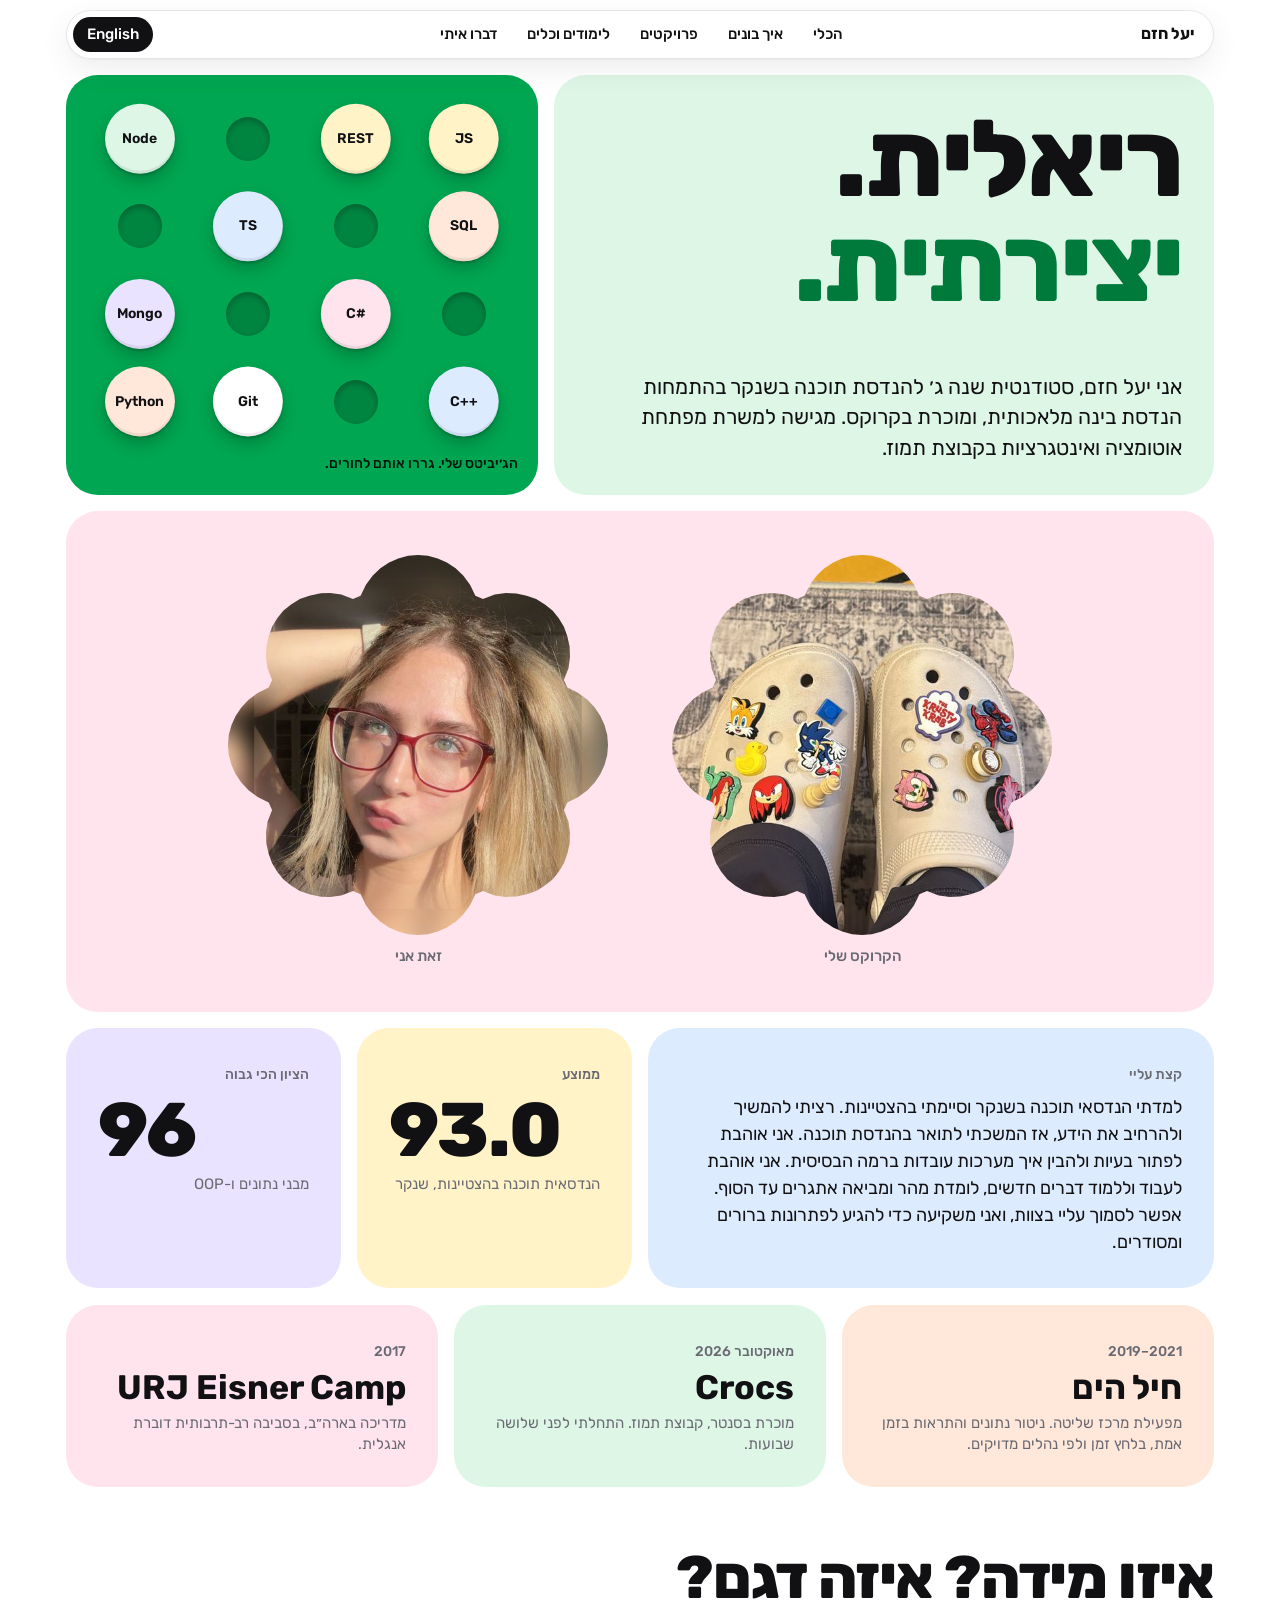
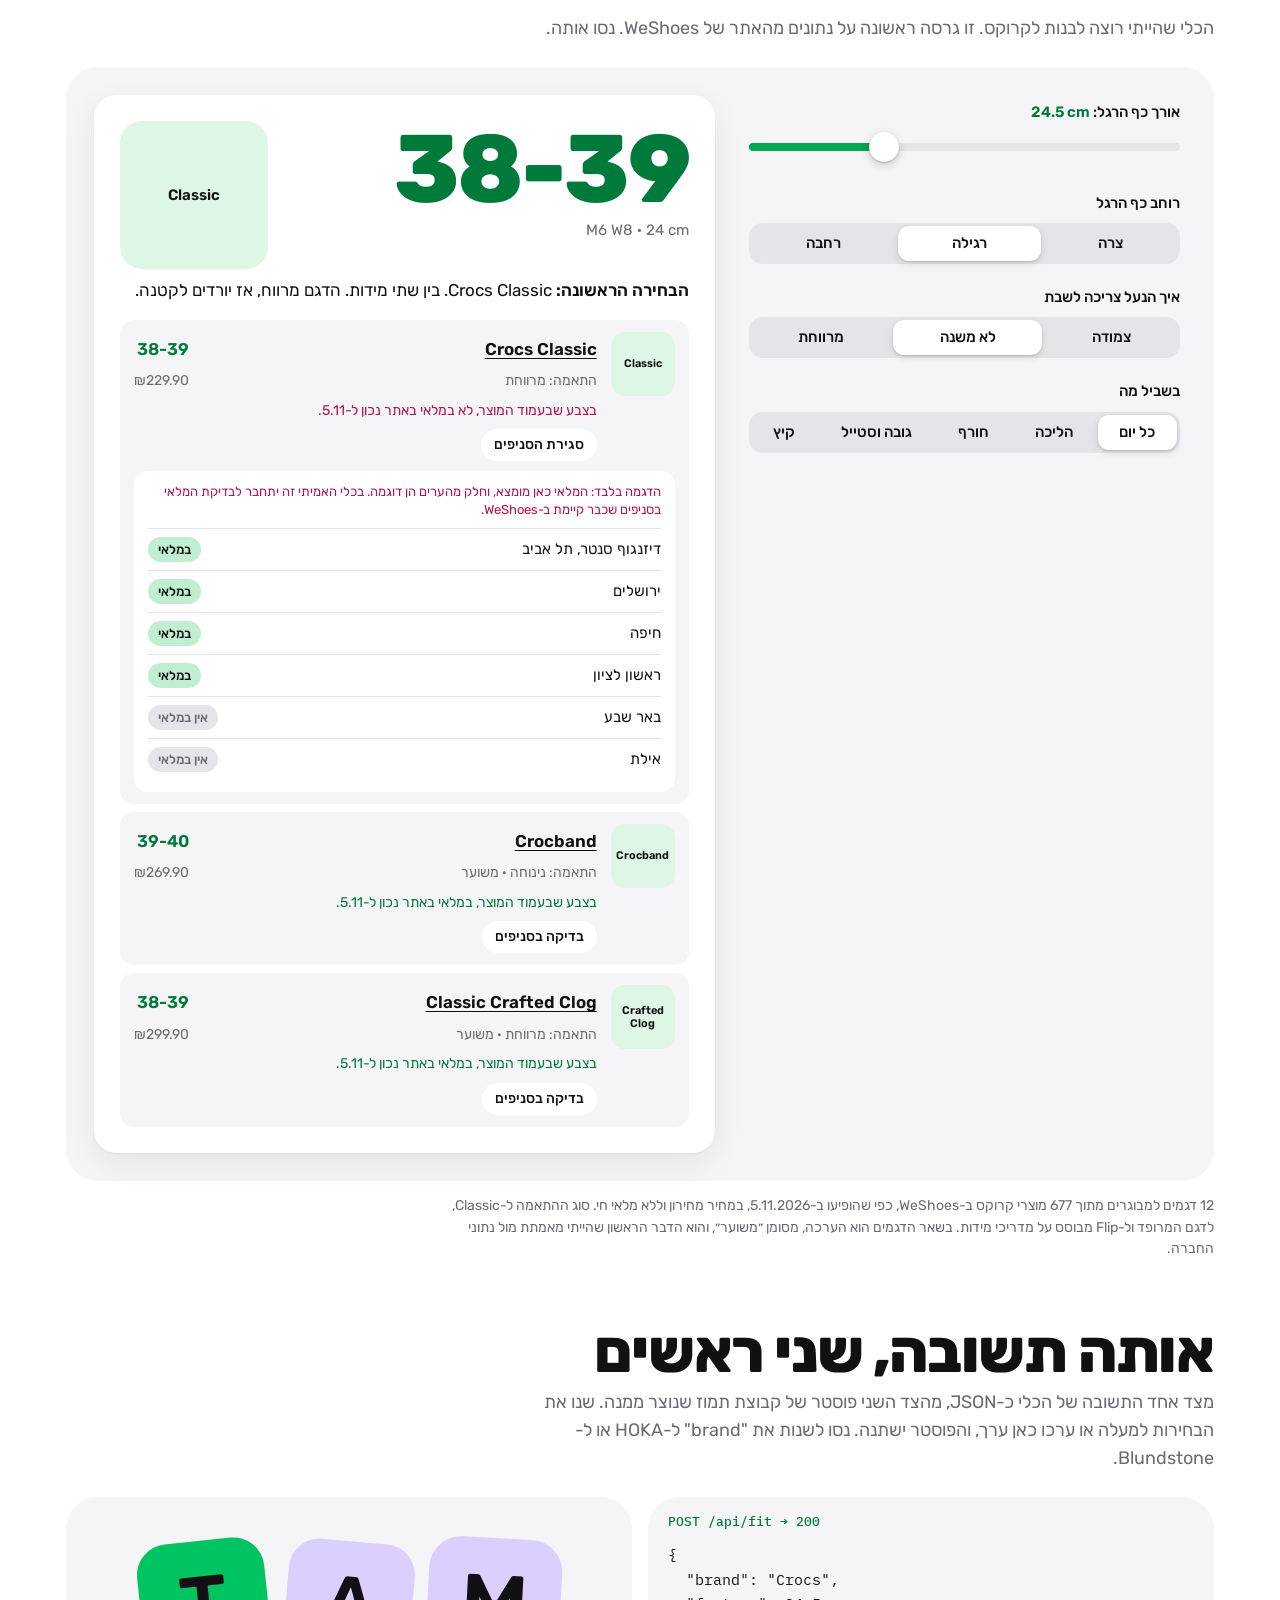
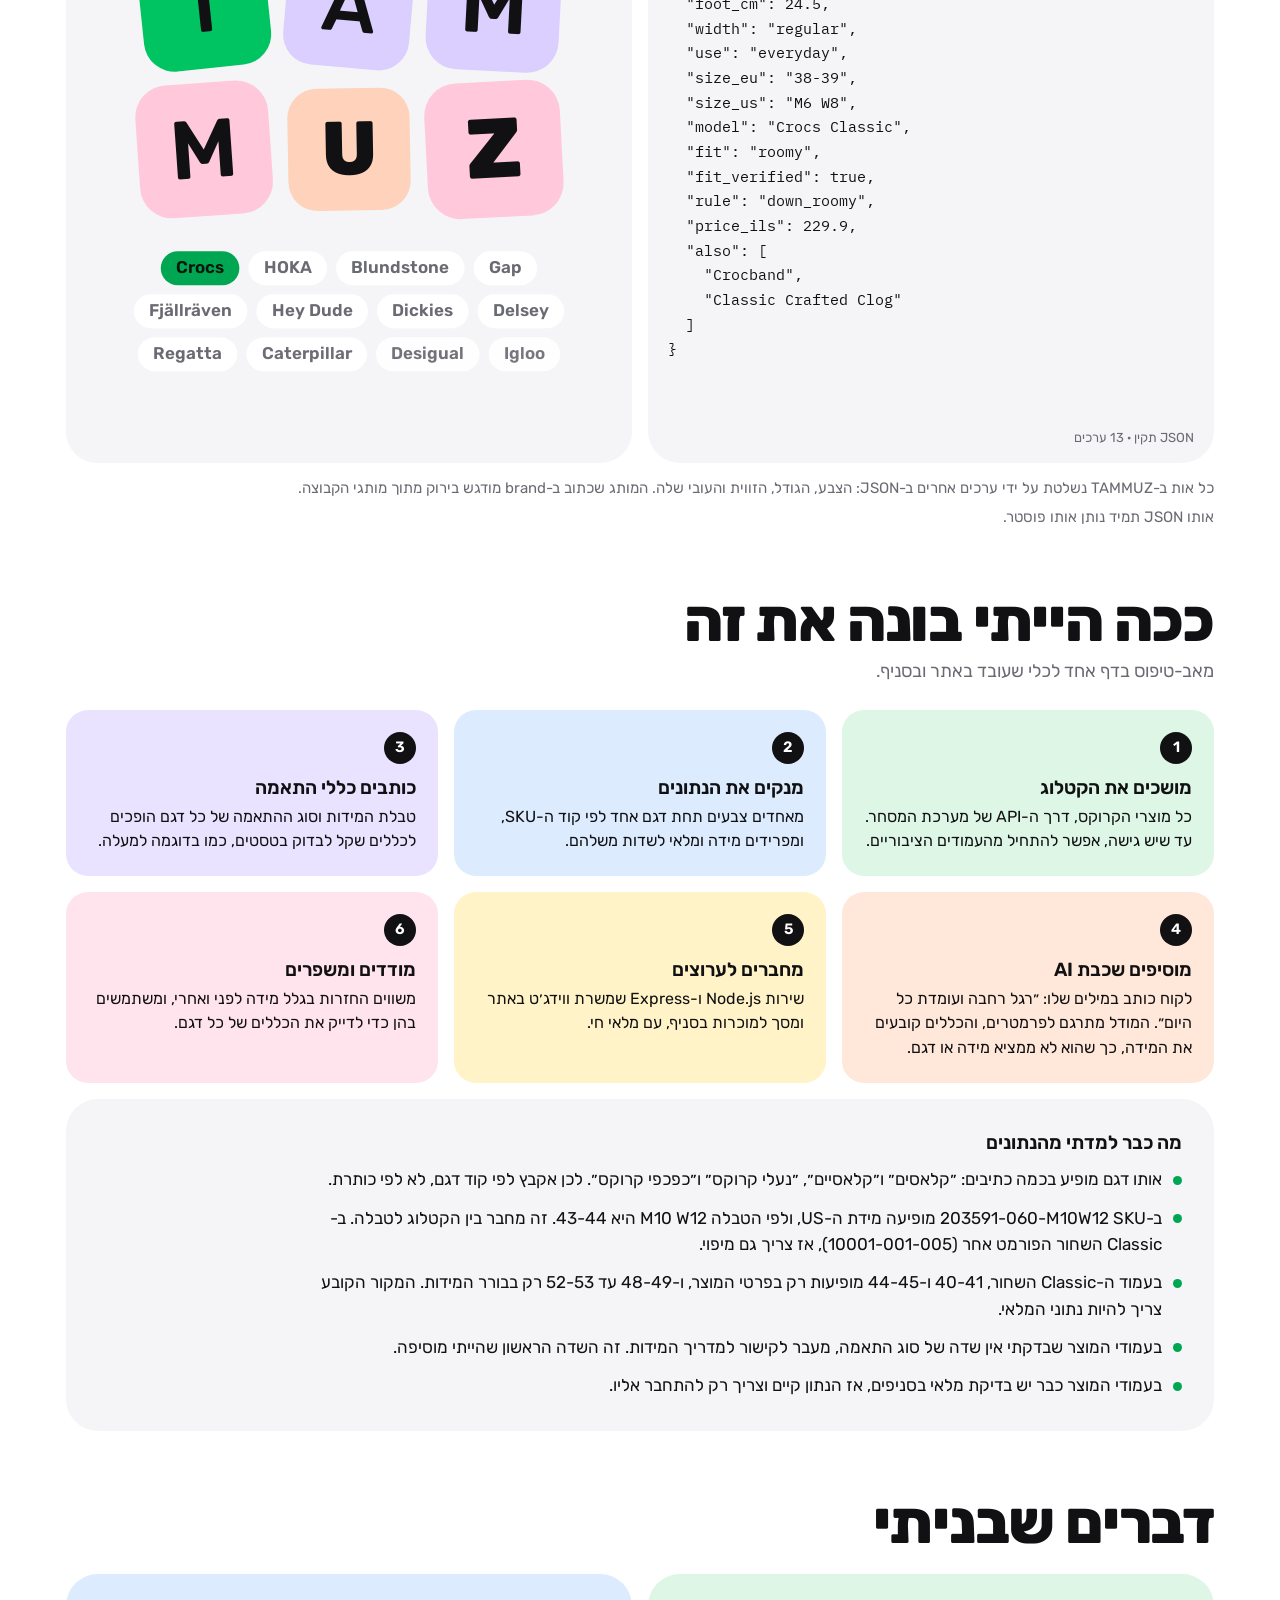
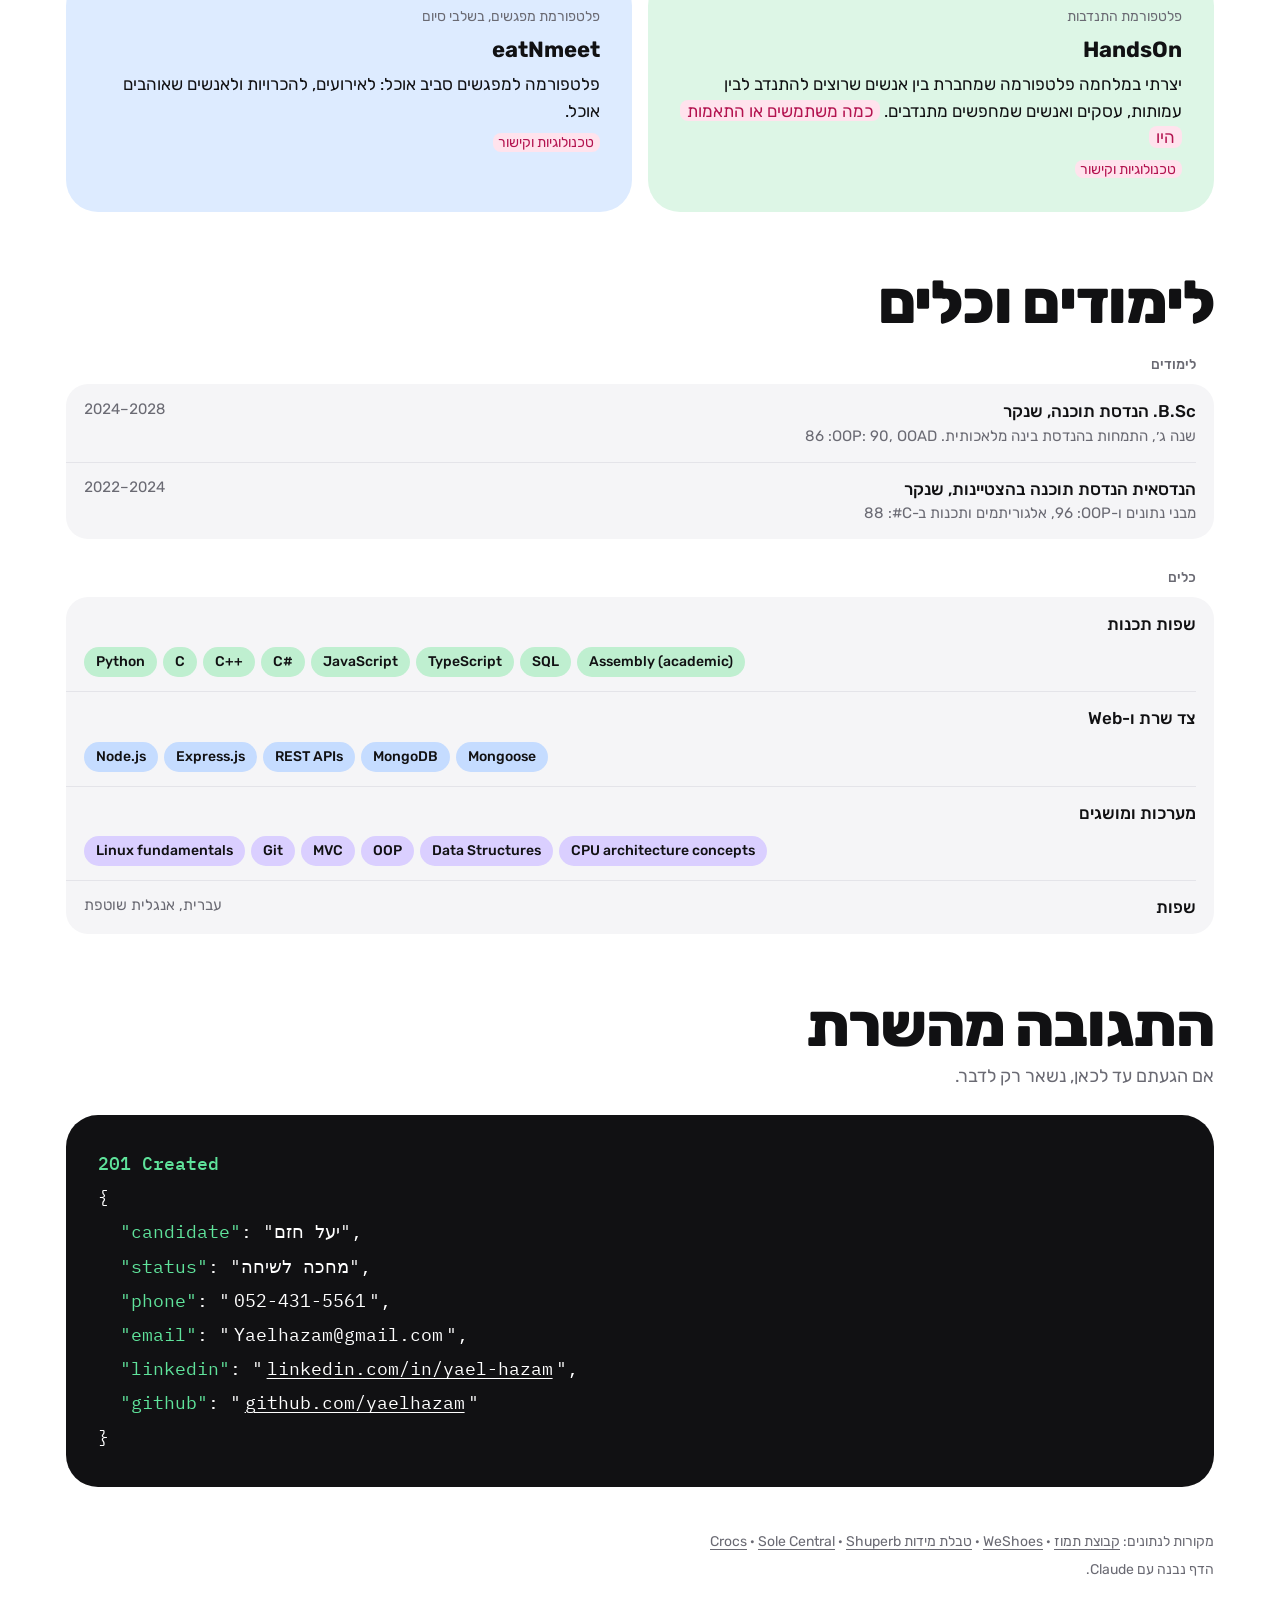
==== yaelhazam.github.io/index.html @ 93b4347e "Add files via upload" ====
<!doctype html>
<html lang="he" dir="rtl">
<head>
<meta charset="utf-8">
<meta name="viewport" content="width=device-width,initial-scale=1,viewport-fit=cover">
<style>:root{color-scheme:light;box-sizing:border-box;padding-top:env(safe-area-inset-top,0px);padding-bottom:env(safe-area-inset-bottom,0px)}body{margin:0;padding:0;font:14px -apple-system,BlinkMacSystemFont,sans-serif}img{max-width:100%}[hidden]{display:none!important}</style>
<title>יעל חזם | Yael Hazam</title>
<meta name="description" content="יעל חזם, סטודנטית להנדסת תוכנה בשנקר בהתמחות הנדסת בינה מלאכותית. מועמדת למשרת מפתחת אוטומציה ואינטגרציות בקבוצת תמוז.">
<meta property="og:title" content="יעל חזם | Yael Hazam">
<meta property="og:description" content="ריאלית. יצירתית. מועמדת למשרת מפתחת אוטומציה ואינטגרציות בקבוצת תמוז.">
<link rel="preconnect" href="https://fonts.googleapis.com">
<link rel="preconnect" href="https://fonts.gstatic.com" crossorigin>
<link rel="stylesheet" href="https://fonts.googleapis.com/css2?family=Rubik:wght@400;500;600;700;800&family=IBM+Plex+Mono:wght@400;500&display=swap">
<link rel="stylesheet" href="style.css">
</head>
<body>
<div class="page" id="page" dir="rtl" lang="he" data-lang="he">

  <div class="nav wrap">
    <div class="nav-in">
      <strong><span data-l="he">יעל חזם</span><span data-l="en">Yael Hazam</span></strong>
      <div class="nav-links">
        <button type="button" data-go="tool"><span data-l="he">הכלי</span><span data-l="en">The tool</span></button>
        <button type="button" data-go="plan"><span data-l="he">איך בונים</span><span data-l="en">How to build</span></button>
        <button type="button" data-go="work"><span data-l="he">פרויקטים</span><span data-l="en">Projects</span></button>
        <button type="button" data-go="me"><span data-l="he">לימודים וכלים</span><span data-l="en">Studies &amp; skills</span></button>
        <button type="button" data-go="talk"><span data-l="he">דברו איתי</span><span data-l="en">Contact</span></button>
      </div>
      <button class="lang" id="lang" type="button"><span data-l="he">English</span><span data-l="en">עברית</span></button>
    </div>
  </div>

  <div class="wrap hero">
    <div class="card mint hero-text" data-reveal>
      <div class="hero-top">
      <h1 id="mark">
        <span class="a" data-l="he">ריאלית.</span><span class="b" data-l="he">יצירתית.</span>
        <span class="a" data-l="en">Logical.</span><span class="b" data-l="en">Creative.</span>
      </h1>
      </div>
      <p class="lede" data-l="he">אני יעל חזם, סטודנטית שנה ג׳ להנדסת תוכנה בשנקר בהתמחות הנדסת בינה מלאכותית, ומוכרת בקרוקס. מגישה למשרת מפתחת אוטומציה ואינטגרציות בקבוצת תמוז.</p>
      <p class="lede" data-l="en">I’m Yael Hazam, a third-year Software Engineering student at Shenkar specializing in AI engineering, and a sales associate at Crocs. Applying for Automation &amp; Integrations Developer at Tammuz Group.</p>
    </div>
    <div class="card clog" data-reveal>
      <div class="clog-board" id="board" aria-hidden="true"></div>
      <p class="clog-cap"><span data-l="he">הג׳יביטס שלי. גררו אותם לחורים.</span><span data-l="en">My Jibbitz. Drag them into the holes.</span></p>
    </div>
  </div>

  <div class="wrap band">
    <div class="card pinkc bloom-card" data-reveal>
      <figure class="bloom"><img src="images/my-crocs.jpg" alt="הקרוקס שלי עם הג׳יביטס" width="560" height="560"><figcaption><span data-l="he">הקרוקס שלי</span><span data-l="en">My Crocs</span></figcaption></figure>
      <figure class="bloom"><img src="images/me.jpg" alt="יעל חזם" width="560" height="560"><figcaption><span data-l="he">זאת אני</span><span data-l="en">That’s me</span></figcaption></figure>
    </div>
  </div>

  <div class="wrap bento">
    <div class="card sky about c6" data-tilt data-reveal>
      <span class="eyebrow"><span data-l="he">קצת עליי</span><span data-l="en">About me</span></span>
      <p data-l="he">למדתי הנדסאי תוכנה בשנקר וסיימתי בהצטיינות. רציתי להמשיך ולהרחיב את הידע, אז המשכתי לתואר בהנדסת תוכנה. אני אוהבת לפתור בעיות ולהבין איך מערכות עובדות ברמה הבסיסית. אני אוהבת לעבוד וללמוד דברים חדשים, לומדת מהר ומביאה אתגרים עד הסוף. אפשר לסמוך עליי בצוות, ואני משקיעה כדי להגיע לפתרונות ברורים ומסודרים.</p>
      <p data-l="en">I studied software engineering at Shenkar’s practical engineering program and graduated with distinction. I wanted to keep going and expand my knowledge, so I continued to a B.Sc. in Software Engineering. I love solving problems and understanding how systems work at a fundamental level. I love working and learning new things, I learn fast and I see challenges through to the end. I’m reliable on a team, and I put in the effort to produce clear, well-structured solutions.</p>
    </div>
    <div class="card butter c3" data-tilt data-reveal>
      <span class="eyebrow"><span data-l="he">ממוצע</span><span data-l="en">GPA</span></span>
      <span class="big-num n">93.0</span>
      <span class="tile-note"><span data-l="he">הנדסאית תוכנה בהצטיינות, שנקר</span><span data-l="en">Practical Engineer with Distinction, Shenkar</span></span>
    </div>
    <div class="card lilac c3" data-tilt data-reveal>
      <span class="eyebrow"><span data-l="he">הציון הכי גבוה</span><span data-l="en">Top grade</span></span>
      <span class="big-num n">96</span>
      <span class="tile-note"><span data-l="he">מבני נתונים ו-OOP</span><span data-l="en">Data Structures and OOP</span></span>
    </div>
    <div class="card peach c4" data-tilt data-reveal>
      <span class="eyebrow n">2019–2021</span>
      <span class="word"><span data-l="he">חיל הים</span><span data-l="en">Israeli Navy</span></span>
      <span class="tile-note"><span data-l="he">מפעילת מרכז שליטה. ניטור נתונים והתראות בזמן אמת, בלחץ זמן ולפי נהלים מדויקים.</span><span data-l="en">Control Center Operator. Monitored real-time data and alerts under time pressure and strict procedures.</span></span>
    </div>
    <div class="card mint c4" data-tilt data-reveal>
      <span class="eyebrow"><span data-l="he">מאוקטובר <span class="n">2026</span></span><span data-l="en">Since Oct 2026</span></span>
      <span class="word">Crocs</span>
      <span class="tile-note"><span data-l="he">מוכרת בסנטר, קבוצת תמוז. התחלתי לפני שלושה שבועות.</span><span data-l="en">Sales associate at the Center store, Tammuz Group. Started three weeks ago.</span></span>
    </div>
    <div class="card pinkc c4" data-tilt data-reveal>
      <span class="eyebrow n">2017</span>
      <span class="word">URJ Eisner Camp</span>
      <span class="tile-note"><span data-l="he">מדריכה בארה״ב, בסביבה רב-תרבותית דוברת אנגלית.</span><span data-l="en">Summer counselor in the USA, in a multicultural, English-speaking environment.</span></span>
    </div>
  </div>

  <section id="tool">
    <div class="wrap">
      <h2><span data-l="he">איזו מידה? איזה דגם?</span><span data-l="en">Which size? Which model?</span></h2>
      <p class="intro" data-l="he">הכלי שהייתי רוצה לבנות לקרוקס. זו גרסה ראשונה על נתונים מהאתר של WeShoes. נסו אותה.</p>
      <p class="intro" data-l="en">The tool I’d like to build for Crocs. This is a first version on data from the WeShoes site. Try it.</p>

      <div class="finder-card" data-reveal>
        <form class="controls" id="form" onsubmit="return false">
          <div>
            <label class="flabel" for="foot"><span data-l="he">אורך כף הרגל</span><span data-l="en">Foot length</span>: <span class="cm n" id="cm"></span></label>
            <input type="range" id="foot" dir="ltr" min="20" max="35" step="0.5" value="24.5">
          </div>
          <fieldset>
            <legend><span data-l="he">רוחב כף הרגל</span><span data-l="en">Foot width</span></legend>
            <div class="seg">
              <label><input type="radio" id="w-narrow" name="width" value="narrow"><span><span data-l="he">צרה</span><span data-l="en">Narrow</span></span></label>
              <label><input type="radio" id="w-regular" name="width" value="regular" checked><span><span data-l="he">רגילה</span><span data-l="en">Regular</span></span></label>
              <label><input type="radio" id="w-wide" name="width" value="wide"><span><span data-l="he">רחבה</span><span data-l="en">Wide</span></span></label>
            </div>
          </fieldset>
          <fieldset>
            <legend><span data-l="he">איך הנעל צריכה לשבת</span><span data-l="en">How should they sit</span></legend>
            <div class="seg">
              <label><input type="radio" id="p-snug" name="pref" value="snug"><span><span data-l="he">צמודה</span><span data-l="en">Secure</span></span></label>
              <label><input type="radio" id="p-any" name="pref" value="any" checked><span><span data-l="he">לא משנה</span><span data-l="en">Either</span></span></label>
              <label><input type="radio" id="p-room" name="pref" value="room"><span><span data-l="he">מרווחת</span><span data-l="en">Roomy</span></span></label>
            </div>
          </fieldset>
          <fieldset>
            <legend><span data-l="he">בשביל מה</span><span data-l="en">What for</span></legend>
            <div class="seg">
              <label><input type="radio" id="u-every" name="use" value="everyday" checked><span><span data-l="he">כל יום</span><span data-l="en">Every day</span></span></label>
              <label><input type="radio" id="u-walk" name="use" value="walk"><span><span data-l="he">הליכה</span><span data-l="en">Walking</span></span></label>
              <label><input type="radio" id="u-warm" name="use" value="warm"><span><span data-l="he">חורף</span><span data-l="en">Winter</span></span></label>
              <label><input type="radio" id="u-height" name="use" value="height"><span><span data-l="he">גובה וסטייל</span><span data-l="en">Height</span></span></label>
              <label><input type="radio" id="u-summer" name="use" value="summer"><span><span data-l="he">קיץ</span><span data-l="en">Summer</span></span></label>
            </div>
          </fieldset>
        </form>
        <div class="result" id="result" aria-live="polite"></div>
      </div>

      <p class="small" data-l="he">12 דגמים למבוגרים מתוך 677 מוצרי קרוקס ב-WeShoes, כפי שהופיעו ב-5.11.2026, במחיר מחירון וללא מלאי חי. סוג ההתאמה ל-Classic, לדגם המרופד ול-Flip מבוסס על מדריכי מידות. בשאר הדגמים הוא הערכה, מסומן ״משוער״, והוא הדבר הראשון שהייתי מאמתת מול נתוני החברה.</p>
      <p class="small" data-l="en">12 adult models out of 677 Crocs products on WeShoes, as listed on Nov 5, 2026, at list price and without live stock. The fit type for Classic, Lined and Flip comes from size guides. For the others it’s an estimate, marked “estimated”, and it’s the first thing I’d verify against company data.</p>
    </div>
  </section>

  <section>
    <div class="wrap">
      <h2><span data-l="he">אותה תשובה, שני ראשים</span><span data-l="en">Same answer, two heads</span></h2>
      <p class="intro" data-l="he">מצד אחד התשובה של הכלי כ-JSON, מהצד השני פוסטר של קבוצת תמוז שנוצר ממנה. שנו את הבחירות למעלה או ערכו כאן ערך, והפוסטר ישתנה. נסו לשנות את <span class="n">"brand"</span> ל-HOKA או ל-Blundstone.</p>
      <p class="intro" data-l="en">On one side, the tool’s answer as JSON. On the other, a Tammuz Group poster generated from it. Change the choices above or edit a value here, and the poster follows. Try changing "brand" to HOKA or Blundstone.</p>
      <div class="lab" data-reveal>
        <div class="req">
          <div class="req-head" dir="ltr">POST /api/fit → 200</div>
          <textarea id="payload" dir="ltr" spellcheck="false" aria-label="JSON"></textarea>
          <div class="status" id="status" role="status"></div>
        </div>
        <div class="card art"><canvas id="canvas" role="img" aria-label="Abstract colorful painting generated from the JSON"></canvas></div>
      </div>
      <p class="legend"><span id="artnote"></span><span data-l="he">אותו JSON תמיד נותן אותו פוסטר.</span><span data-l="en">The same JSON always gives the same poster.</span></p>
    </div>
  </section>

  <section id="plan">
    <div class="wrap">
      <h2><span data-l="he">ככה הייתי בונה את זה</span><span data-l="en">How I’d build it</span></h2>
      <p class="intro" data-l="he">מאב-טיפוס בדף אחד לכלי שעובד באתר ובסניף.</p>
      <p class="intro" data-l="en">From a one-page prototype to a tool that works on the site and in the store.</p>
      <ol class="plan">
        <li class="card mint" data-tilt data-reveal><h3><span data-l="he">מושכים את הקטלוג</span><span data-l="en">Pull the catalog</span></h3>
          <p data-l="he">כל מוצרי הקרוקס, דרך ה-API של מערכת המסחר. עד שיש גישה, אפשר להתחיל מהעמודים הציבוריים.</p>
          <p data-l="en">All Crocs products, through the commerce system’s API. Until there’s access, the public pages are a starting point.</p></li>
        <li class="card sky" data-tilt data-reveal><h3><span data-l="he">מנקים את הנתונים</span><span data-l="en">Clean the data</span></h3>
          <p data-l="he">מאחדים צבעים תחת דגם אחד לפי קוד ה-SKU, ומפרידים מידה ומלאי לשדות משלהם.</p>
          <p data-l="en">Group colors under one model by SKU code, and split size and stock into their own fields.</p></li>
        <li class="card lilac" data-tilt data-reveal><h3><span data-l="he">כותבים כללי התאמה</span><span data-l="en">Write fit rules</span></h3>
          <p data-l="he">טבלת המידות וסוג ההתאמה של כל דגם הופכים לכללים שקל לבדוק בטסטים, כמו בדוגמה למעלה.</p>
          <p data-l="en">The size chart and each model’s fit type become rules that are easy to test, as in the demo above.</p></li>
        <li class="card peach" data-tilt data-reveal><h3><span data-l="he">מוסיפים שכבת AI</span><span data-l="en">Add an AI layer</span></h3>
          <p data-l="he">לקוח כותב במילים שלו: ״רגל רחבה ועומדת כל היום״. המודל מתרגם לפרמטרים, והכללים קובעים את המידה, כך שהוא לא ממציא מידה או דגם.</p>
          <p data-l="en">A customer writes in their own words: “wide feet, on my feet all day.” The model turns that into parameters and the rules set the size, so it can’t invent a size or a model.</p></li>
        <li class="card butter" data-tilt data-reveal><h3><span data-l="he">מחברים לערוצים</span><span data-l="en">Connect the channels</span></h3>
          <p data-l="he">שירות Node.js ו-Express שמשרת ווידג׳ט באתר ומסך למוכרות בסניף, עם מלאי חי.</p>
          <p data-l="en">A Node.js and Express service behind a widget on the site and a screen for store staff, with live stock.</p></li>
        <li class="card pinkc" data-tilt data-reveal><h3><span data-l="he">מודדים ומשפרים</span><span data-l="en">Measure and improve</span></h3>
          <p data-l="he">משווים החזרות בגלל מידה לפני ואחרי, ומשתמשים בהן כדי לדייק את הכללים של כל דגם.</p>
          <p data-l="en">Compare size-related returns before and after, and use them to tune each model’s rules.</p></li>
      </ol>

      <div class="found" data-reveal>
        <h3><span data-l="he">מה כבר למדתי מהנתונים</span><span data-l="en">What the data has already taught me</span></h3>
        <ul data-l="he">
          <li>אותו דגם מופיע בכמה כתיבים: ״קלאסים״ ו״קלאסיים״, ״נעלי קרוקס״ ו״כפכפי קרוקס״. לכן אקבץ לפי קוד דגם, לא לפי כותרת.</li>
          <li>ב-SKU <span class="n">203591-060-M10W12</span> מופיעה מידת ה-US, ולפי הטבלה <span class="n">M10 W12</span> היא <span class="n">43-44</span>. זה מחבר בין הקטלוג לטבלה. ב-Classic השחור הפורמט אחר (<span class="n">10001-001-005</span>), אז צריך גם מיפוי.</li>
          <li>בעמוד ה-Classic השחור, <span class="n">40-41</span> ו-<span class="n">44-45</span> מופיעות רק בפרטי המוצר, ו-<span class="n">48-49</span> עד <span class="n">52-53</span> רק בבורר המידות. המקור הקובע צריך להיות נתוני המלאי.</li>
          <li>בעמודי המוצר שבדקתי אין שדה של סוג התאמה, מעבר לקישור למדריך המידות. זה השדה הראשון שהייתי מוסיפה.</li>
          <li>בעמודי המוצר כבר יש בדיקת מלאי בסניפים, אז הנתון קיים וצריך רק להתחבר אליו.</li>
        </ul>
        <ul data-l="en">
          <li>The same model appears under several spellings and product words in its Hebrew title. So I’d group by model code, not by title.</li>
          <li>SKU <span class="n">203591-060-M10W12</span> contains the US size, and the chart maps <span class="n">M10 W12</span> to <span class="n">43-44</span>. That links the catalog to the chart. The black Classic uses another format (<span class="n">10001-001-005</span>), so a mapping is needed too.</li>
          <li>On the black Classic page, <span class="n">40-41</span> and <span class="n">44-45</span> appear only in the product details, while <span class="n">48-49</span> to <span class="n">52-53</span> appear only in the size selector. Stock data should be the source of truth.</li>
          <li>The product pages I checked have no fit-type field beyond a link to the size guide. That’s the first field I’d add.</li>
          <li>Product pages already offer a store stock check, so the data exists and the tool only needs to connect to it.</li>
        </ul>
      </div>
    </div>
  </section>

  <section id="work">
    <div class="wrap">
      <h2 style="margin-bottom:20px"><span data-l="he">דברים שבניתי</span><span data-l="en">Things I’ve built</span></h2>
      <div class="work">
        <article class="card mint" data-tilt data-reveal>
          <span class="tag"><span data-l="he">פלטפורמת התנדבות</span><span data-l="en">Volunteering platform</span></span>
          <h3>HandsOn</h3>
          <p data-l="he">יצרתי במלחמה פלטפורמה שמחברת בין אנשים שרוצים להתנדב לבין עמותות, עסקים ואנשים שמחפשים מתנדבים. <span class="todo">כמה משתמשים או התאמות היו</span></p>
          <p data-l="en">During the war I created a platform connecting people who want to volunteer with nonprofits, businesses and individuals looking for volunteers. <span class="todo">How many users or matches</span></p>
          <span class="tag"><span class="todo"><span data-l="he">טכנולוגיות וקישור</span><span data-l="en">Stack and link</span></span></span>
        </article>
        <article class="card sky" data-tilt data-reveal>
          <span class="tag"><span data-l="he">פלטפורמת מפגשים, בשלבי סיום</span><span data-l="en">Meetup platform, nearly finished</span></span>
          <h3>eatNmeet</h3>
          <p data-l="he">פלטפורמה למפגשים סביב אוכל: לאירועים, להכרויות ולאנשים שאוהבים אוכל.</p>
          <p data-l="en">A platform for meetups around food: for events, for meeting new people and for anyone who loves food.</p>
          <span class="tag"><span class="todo"><span data-l="he">טכנולוגיות וקישור</span><span data-l="en">Stack and link</span></span></span>
        </article>
      </div>
    </div>
  </section>

  <section id="me">
    <div class="wrap">
      <h2 style="margin-bottom:20px"><span data-l="he">לימודים וכלים</span><span data-l="en">Studies and skills</span></h2>

      <p class="group-label"><span data-l="he">לימודים</span><span data-l="en">Education</span></p>
      <div class="group" data-reveal>
        <div class="row">
          <div>
            <b data-l="he">B.Sc. הנדסת תוכנה, שנקר</b><b data-l="en">B.Sc. Software Engineering, Shenkar</b>
            <small data-l="he">שנה ג׳, התמחות בהנדסת בינה מלאכותית. OOP: <span class="n">90</span>, OOAD: <span class="n">86</span></small>
            <small data-l="en">Third year, AI engineering specialization. OOP: 90, OOAD: 86</small>
          </div>
          <span class="end n">2024–2028</span>
        </div>
        <div class="row">
          <div>
            <b data-l="he">הנדסאית הנדסת תוכנה בהצטיינות, שנקר</b><b data-l="en">Practical Engineer, Software Engineering, with Distinction, Shenkar</b>
            <small data-l="he">מבני נתונים ו-OOP: <span class="n">96</span>, אלגוריתמים ותכנות ב-C#: <span class="n">88</span></small>
            <small data-l="en">Data Structures and OOP: 96, Algorithms and Programming in C#: 88</small>
          </div>
          <span class="end n">2022–2024</span>
        </div>
      </div>

      <p class="group-label"><span data-l="he">כלים</span><span data-l="en">Skills</span></p>
      <div class="group" data-reveal>
        <div class="row" style="grid-template-columns:minmax(0,1fr)">
          <b><span data-l="he">שפות תכנות</span><span data-l="en">Programming languages</span></b>
          <div class="chips" dir="ltr" style="justify-content:flex-start">
            <span class="chip" style="--c:#BFEFD0">Python</span><span class="chip" style="--c:#BFEFD0">C</span><span class="chip" style="--c:#BFEFD0">C++</span><span class="chip" style="--c:#BFEFD0">C#</span><span class="chip" style="--c:#BFEFD0">JavaScript</span><span class="chip" style="--c:#BFEFD0">TypeScript</span><span class="chip" style="--c:#BFEFD0">SQL</span><span class="chip" style="--c:#BFEFD0">Assembly (academic)</span>
          </div>
        </div>
        <div class="row" style="grid-template-columns:minmax(0,1fr)">
          <b><span data-l="he">צד שרת ו-Web</span><span data-l="en">Backend and web</span></b>
          <div class="chips" dir="ltr" style="justify-content:flex-start">
            <span class="chip" style="--c:#C5DCFF">Node.js</span><span class="chip" style="--c:#C5DCFF">Express.js</span><span class="chip" style="--c:#C5DCFF">REST APIs</span><span class="chip" style="--c:#C5DCFF">MongoDB</span><span class="chip" style="--c:#C5DCFF">Mongoose</span>
          </div>
        </div>
        <div class="row" style="grid-template-columns:minmax(0,1fr)">
          <b><span data-l="he">מערכות ומושגים</span><span data-l="en">Systems and concepts</span></b>
          <div class="chips" dir="ltr" style="justify-content:flex-start">
            <span class="chip" style="--c:#DACFFF">Linux fundamentals</span><span class="chip" style="--c:#DACFFF">Git</span><span class="chip" style="--c:#DACFFF">MVC</span><span class="chip" style="--c:#DACFFF">OOP</span><span class="chip" style="--c:#DACFFF">Data Structures</span><span class="chip" style="--c:#DACFFF">CPU architecture concepts</span>
          </div>
        </div>
        <div class="row">
          <b><span data-l="he">שפות</span><span data-l="en">Languages</span></b>
          <span class="end"><span data-l="he">עברית, אנגלית שוטפת</span><span data-l="en">Hebrew, fluent English</span></span>
        </div>
      </div>
    </div>
  </section>

  <section id="talk">
    <div class="wrap">
      <h2><span data-l="he">התגובה מהשרת</span><span data-l="en">The server’s response</span></h2>
      <p class="intro"><span data-l="he">אם הגעתם עד לכאן, נשאר רק לדבר.</span><span data-l="en">If you’ve made it this far, all that’s left is to talk.</span></p>
      <div class="card resp" data-reveal>
<pre dir="ltr"><span class="ok">201 Created</span>
{
  <span class="k">"candidate"</span>: "<span data-l="he">יעל חזם</span><span data-l="en">Yael Hazam</span>",
  <span class="k">"status"</span>: "<span data-l="he">מחכה לשיחה</span><span data-l="en">waiting for your call</span>",
  <span class="k">"phone"</span>: "<button class="cp" type="button" data-copy="052-431-5561">052-431-5561</button>",
  <span class="k">"email"</span>: "<button class="cp" type="button" data-copy="Yaelhazam@gmail.com">Yaelhazam@gmail.com</button>",
  <span class="k">"linkedin"</span>: "<a href="https://www.linkedin.com/in/yael-hazam-a15750285/" target="_blank" rel="noopener">linkedin.com/in/yael-hazam</a>",
  <span class="k">"github"</span>: "<a href="https://github.com/yaelhazam" target="_blank" rel="noopener">github.com/yaelhazam</a>"
}</pre>
      </div>
    </div>
  </section>

  <footer><div class="wrap">
    <p><span data-l="he">מקורות לנתונים:</span><span data-l="en">Data sources:</span>
      <a href="https://www.tammuzgroup.com/he"><span data-l="he">קבוצת תמוז</span><span data-l="en">Tammuz Group</span></a> ·
      <a href="https://weshoes.co.il/collections/crocs">WeShoes</a> ·
      <a href="https://crocs.co.th/en/pages/adult-size-chart"><span data-l="he">טבלת מידות Crocs</span><span data-l="en">Crocs size chart</span></a> ·
      <a href="https://solecentral.com.au/pages/crocs-sizing">Sole Central</a> ·
      <a href="https://www.shuperb.com/blogs/news/crocs-size-guide-uk-do-crocs-run-big-or-small">Shuperb</a>
    </p>
    <p><span data-l="he">הדף נבנה עם Claude.</span><span data-l="en">Built with Claude.</span></p>
  </div></footer>

  <div class="toast" id="toast" role="status"></div>
</div>

<script src="script.js"></script>
</body>
</html>
---- yaelhazam.github.io/style.css ----
/* Layout: an iOS-style bento of soft rounded cards. White and black, Crocs green as the one strong color, pastels as card fills. */
:root {
  /* Flower shape used to cut the two photos */
  --flower: url("data:image/svg+xml,%3Csvg xmlns='http://www.w3.org/2000/svg' viewBox='0 0 1 1'%3E%3Cpolygon points='1.000,0.500 0.998,0.526 0.991,0.552 0.980,0.576 0.965,0.599 0.946,0.619 0.922,0.637 0.893,0.651 0.884,0.671 0.896,0.702 0.900,0.731 0.899,0.759 0.893,0.786 0.884,0.811 0.870,0.834 0.854,0.854 0.834,0.870 0.811,0.884 0.786,0.893 0.759,0.899 0.731,0.900 0.702,0.896 0.671,0.884 0.651,0.893 0.637,0.922 0.619,0.946 0.599,0.965 0.576,0.980 0.552,0.991 0.526,0.998 0.500,1.000 0.474,0.998 0.448,0.991 0.424,0.980 0.401,0.965 0.381,0.946 0.363,0.922 0.349,0.893 0.329,0.884 0.298,0.896 0.269,0.900 0.241,0.899 0.214,0.893 0.189,0.884 0.166,0.870 0.146,0.854 0.130,0.834 0.116,0.811 0.107,0.786 0.101,0.759 0.100,0.731 0.104,0.702 0.116,0.671 0.107,0.651 0.078,0.637 0.054,0.619 0.035,0.599 0.020,0.576 0.009,0.552 0.002,0.526 0.000,0.500 0.002,0.474 0.009,0.448 0.020,0.424 0.035,0.401 0.054,0.381 0.078,0.363 0.107,0.349 0.116,0.329 0.104,0.298 0.100,0.269 0.101,0.241 0.107,0.214 0.116,0.189 0.130,0.166 0.146,0.146 0.166,0.130 0.189,0.116 0.214,0.107 0.241,0.101 0.269,0.100 0.298,0.104 0.329,0.116 0.349,0.107 0.363,0.078 0.381,0.054 0.401,0.035 0.424,0.020 0.448,0.009 0.474,0.002 0.500,0.000 0.526,0.002 0.552,0.009 0.576,0.020 0.599,0.035 0.619,0.054 0.637,0.078 0.651,0.107 0.671,0.116 0.702,0.104 0.731,0.100 0.759,0.101 0.786,0.107 0.811,0.116 0.834,0.130 0.854,0.146 0.870,0.166 0.884,0.189 0.893,0.214 0.899,0.241 0.900,0.269 0.896,0.298 0.884,0.329 0.893,0.349 0.922,0.363 0.946,0.381 0.965,0.401 0.980,0.424 0.991,0.448 0.998,0.474'/%3E%3C/svg%3E");
  --bg: #FFFFFF;
  --surface: #F5F5F7;
  --card: #FFFFFF;
  --fg: #111113;
  --muted: #6A6A73;
  --line: #E4E4E9;
  --green: #00A651;
  --green-text: #007A3B;
  --on-green: #06170D;
  --hole: #008541;
  --mint: #DDF6E6;
  --sky: #DDEBFF;
  --lilac: #EAE3FF;
  --peach: #FFE7D9;
  --butter: #FFF3C7;
  --pink: #FFE3ED;
  --ink-card: #111113;
  --on-ink: #FFFFFF;
  --todo-bg: #FFE3ED;
  --todo-fg: #B3134F;
  --glass: rgba(255,255,255,.72);
  --shadow: 0 1px 2px rgba(17,17,19,.05), 0 10px 30px rgba(17,17,19,.07);
  --shadow-up: 0 2px 4px rgba(17,17,19,.06), 0 22px 48px rgba(17,17,19,.13);
  --key-stroke: #111113;
  --blend: multiply;
  --r-l: 32px;
  --r-m: 22px;
  --r-s: 14px;
  --spring: cubic-bezier(.34,1.56,.64,1);
  --ease: cubic-bezier(.2,.8,.2,1);
  --ui: "Rubik", "Arial Hebrew", system-ui, sans-serif;
  --mono: "IBM Plex Mono", ui-monospace, Menlo, Consolas, monospace;
}
@media (prefers-color-scheme: dark) {
  :root:not([data-theme="light"]) {
    --bg: #000000; --surface: #111113; --card: #1C1C1E; --fg: #F5F5F7; --muted: #A1A1AA; --line: #2C2C30;
    --green-text: #3DDC84; --hole: #008541;
    --mint: #10281B; --sky: #13233A; --lilac: #211C38; --peach: #32211A; --butter: #2C2712; --pink: #331A26;
    --ink-card: #1C1C1E; --todo-bg: #3A1626; --todo-fg: #FF9CC0; --glass: rgba(28,28,30,.72);
    --shadow: 0 1px 2px rgba(0,0,0,.4), 0 10px 30px rgba(0,0,0,.4);
    --shadow-up: 0 2px 4px rgba(0,0,0,.5), 0 22px 48px rgba(0,0,0,.6);
    --key-stroke: #F5F5F7; --blend: screen; color-scheme: dark;
  }
}
:root[data-theme="dark"] {
  --bg: #000000; --surface: #111113; --card: #1C1C1E; --fg: #F5F5F7; --muted: #A1A1AA; --line: #2C2C30;
  --green-text: #3DDC84; --hole: #008541;
  --mint: #10281B; --sky: #13233A; --lilac: #211C38; --peach: #32211A; --butter: #2C2712; --pink: #331A26;
  --ink-card: #1C1C1E; --todo-bg: #3A1626; --todo-fg: #FF9CC0; --glass: rgba(28,28,30,.72);
  --shadow: 0 1px 2px rgba(0,0,0,.4), 0 10px 30px rgba(0,0,0,.4);
  --shadow-up: 0 2px 4px rgba(0,0,0,.5), 0 22px 48px rgba(0,0,0,.6);
  --key-stroke: #F5F5F7; --blend: screen; color-scheme: dark;
}

* { box-sizing: border-box; }
html { scroll-behavior: smooth; }
@media (prefers-reduced-motion: reduce) { html { scroll-behavior: auto; } }
body { background: var(--bg); color: var(--fg); font: 400 17px/1.55 var(--ui); -webkit-font-smoothing: antialiased; }
body::before { content: ""; position: fixed; inset: 0 0 auto; height: env(safe-area-inset-top, 0px); z-index: 10; background: var(--bg); }
.page { overflow-x: clip; }
.page[data-lang="he"] [data-l="en"], .page[data-lang="en"] [data-l="he"] { display: none !important; }
.wrap {
  max-width: 1180px; margin-inline: auto;
  padding-left: max(16px, env(safe-area-inset-left, 0px));
  padding-right: max(16px, env(safe-area-inset-right, 0px));
}
a { color: inherit; text-underline-offset: 3px; }
button { font-family: inherit; }
:focus-visible { outline: 3px solid var(--green); outline-offset: 2px; }
.n { unicode-bidi: isolate; direction: ltr; display: inline-block; }
.todo { color: var(--todo-fg); background: var(--todo-bg); border-radius: 8px; padding: .05em .4em; box-decoration-break: clone; -webkit-box-decoration-break: clone; }

/* Floating nav */
.nav {
  position: sticky; top: calc(env(safe-area-inset-top, 0px) + 10px); z-index: 20;
  margin-top: 10px;
}
.nav-in {
  display: flex; align-items: center; justify-content: space-between; gap: 12px;
  background: var(--glass); -webkit-backdrop-filter: saturate(180%) blur(20px); backdrop-filter: saturate(180%) blur(20px);
  border: 1px solid var(--line); border-radius: 999px; padding: 6px 6px 6px 6px; box-shadow: var(--shadow);
}
.nav strong { font-weight: 700; font-size: 16px; padding-inline: 12px; white-space: nowrap; }
.nav-links { display: flex; gap: 2px; }
.nav-links button, .lang {
  border: 0; background: transparent; color: var(--fg); font-size: 15px; font-weight: 500; line-height: 1;
  padding: 10px 14px; border-radius: 999px; cursor: pointer; white-space: nowrap;
  transition: background .2s, transform .25s var(--spring);
}
.nav-links button:hover { background: var(--surface); }
.nav-links button:active, .lang:active { transform: scale(.94); }
.lang { background: var(--fg); color: var(--bg); }
@media (max-width: 720px) { .nav-links { display: none; } }

/* Cards */
.card {
  border-radius: var(--r-l); padding: clamp(20px, 3vw, 32px); min-width: 0; position: relative; overflow: hidden;
  transition: transform .45s var(--ease), box-shadow .35s var(--ease);
  --rx: 0deg; --ry: 0deg; --lift: 0px; --s: 1;
  transform: perspective(900px) rotateX(var(--rx)) rotateY(var(--ry)) translateY(var(--lift)) scale(var(--s));
}
[data-tilt] { cursor: default; }
[data-tilt]::after {
  content: ""; position: absolute; inset: 0; pointer-events: none; opacity: 0; transition: opacity .3s;
  background: radial-gradient(150px circle at var(--mx, 50%) var(--my, 50%), rgba(255,255,255,.16), transparent 70%);
}
@media (hover: hover) and (prefers-reduced-motion: no-preference) {
  [data-tilt]:hover { --lift: -6px; box-shadow: var(--shadow-up); z-index: 2; }
  [data-tilt]:hover::after { opacity: 1; }
  [data-tilt]:active { --s: .985; }
}
.reveal-pre { --lift: 34px; --s: .97; }
.mint { background: var(--mint); } .sky { background: var(--sky); } .lilac { background: var(--lilac); }
.peach { background: var(--peach); } .butter { background: var(--butter); } .pinkc { background: var(--pink); }

/* Hero */
.hero { padding-block: 16px 16px; display: grid; grid-template-columns: minmax(0, 7fr) minmax(0, 5fr); gap: 16px; }
.hero-text { display: flex; flex-direction: column; justify-content: space-between; gap: 28px; }
h1 { margin: 0; font: 800 clamp(56px, 8.4vw, 112px)/.98 var(--ui); letter-spacing: -.02em; }
h1 .b { color: var(--green-text); display: block; }
h1 .a { display: block; }
.hero-top { display: flex; justify-content: space-between; align-items: flex-start; gap: 16px; }
.hero-top h1 { min-width: 0; }
.band { padding-block: 0 16px; }
.bloom-card { display: flex; justify-content: center; align-items: flex-start; gap: clamp(12px, 5vw, 64px); padding-block: clamp(24px, 4vw, 44px); }
.bloom { flex: 0 1 380px; min-width: 0; margin: 0; display: grid; justify-items: center; gap: 10px; }
.bloom img {
  display: block; width: 100%; max-width: 100%; aspect-ratio: 1; height: auto; object-fit: cover;
  -webkit-mask: var(--flower) center / 100% 100% no-repeat;
  mask: var(--flower) center / 100% 100% no-repeat;
  transition: transform .9s var(--spring);
}
@media (hover: hover) and (prefers-reduced-motion: no-preference) { .bloom:hover img { transform: rotate(22deg) scale(1.05); } }
.bloom figcaption { font-size: 15px; font-weight: 500; color: var(--muted); }
.lede { margin: 0; font-size: clamp(18px, 1.9vw, 21px); line-height: 1.45; max-width: 32em; }

.clog { background: var(--green); color: var(--on-green); display: flex; flex-direction: column; min-height: 420px; padding: 20px; user-select: none; -webkit-user-select: none; }
.clog-board { position: relative; flex: 1; min-height: 320px; }
.hole { position: absolute; width: 44px; height: 44px; margin: -22px 0 0 -22px; border-radius: 50%; background: var(--hole); box-shadow: inset 0 3px 6px rgba(0,0,0,.28); transition: transform .3s var(--spring); }
.hole.near { transform: scale(1.5); }
.charm { position: absolute; left: 0; top: 0; width: 70px; height: 70px; margin: -35px 0 0 -35px; touch-action: none; cursor: grab; will-change: transform; transition: transform .5s var(--spring); }
.charm.drag { cursor: grabbing; transition: none; z-index: 5; }
.charm i {
  display: flex; align-items: center; justify-content: center; width: 100%; height: 100%; border-radius: 50%;
  background: var(--c); color: #111113; font: 600 14px/1 var(--ui); font-style: normal;
  box-shadow: 0 2px 3px rgba(0,0,0,.18), 0 8px 16px rgba(0,0,0,.2), inset 0 -3px 0 rgba(0,0,0,.07);
  transition: transform .25s var(--spring);
}
.charm:hover i { transform: scale(1.08); }
.charm.drag i { transform: scale(1.16) rotate(-5deg); }
@media (prefers-reduced-motion: no-preference) {
  .charm b { display: block; width: 100%; height: 100%; animation: bob 4s ease-in-out infinite; animation-delay: var(--d); font-weight: inherit; }
  .charm.drag b { animation: none; }
  @keyframes bob { 50% { transform: translateY(-4px); } }
}
.charm b { display: block; width: 100%; height: 100%; font-weight: inherit; }
.clog-cap { margin: 8px 0 0; font-size: 14px; font-weight: 500; }

/* Bento */
.bento { display: grid; grid-template-columns: repeat(12, minmax(0, 1fr)); gap: 16px; padding-block: 0 16px; }
.c6 { grid-column: span 6; } .c3 { grid-column: span 3; } .c4 { grid-column: span 4; }
.about p { margin: 8px 0 0; font-size: 18px; line-height: 1.5; }
.eyebrow { font-size: 14px; font-weight: 500; color: var(--muted); }
.big-num { font: 800 clamp(52px, 6vw, 76px)/1 var(--ui); letter-spacing: -.02em; display: block; margin-block: 6px; }
.word { font: 700 clamp(26px, 3vw, 34px)/1.1 var(--ui); display: block; margin-block: 6px; }
.tile-note { font-size: 15px; line-height: 1.4; color: var(--muted); display: block; }

section { padding-block: 44px 16px; scroll-margin-top: 80px; }
h2 { margin: 0 0 6px; font: 800 clamp(36px, 5.4vw, 60px)/1.05 var(--ui); letter-spacing: -.02em; text-wrap: balance; }
.intro { max-width: 38em; margin: 0 0 24px; color: var(--muted); font-size: 18px; }

/* Finder */
.finder-card { background: var(--surface); border-radius: var(--r-l); padding: clamp(16px, 2.6vw, 28px); display: grid; grid-template-columns: minmax(0, 5fr) minmax(0, 7fr); gap: clamp(16px, 2.6vw, 28px); align-items: start; }
.controls { display: grid; gap: 22px; min-width: 0; padding: 6px; }
fieldset { border: 0; margin: 0; padding: 0; min-width: 0; }
legend, .flabel { font-weight: 500; font-size: 15px; padding: 0; margin-bottom: 8px; display: block; }
.cm { font-weight: 600; color: var(--green-text); }
#foot {
  -webkit-appearance: none; appearance: none; width: 100%; height: 30px; background: transparent; margin: 0; cursor: pointer;
}
#foot::-webkit-slider-runnable-track { height: 8px; border-radius: 99px; background: linear-gradient(to right, var(--green) var(--pct, 30%), var(--line) var(--pct, 30%)); }
#foot::-moz-range-track { height: 8px; border-radius: 99px; background: var(--line); }
#foot::-moz-range-progress { height: 8px; border-radius: 99px; background: var(--green); }
#foot::-webkit-slider-thumb { -webkit-appearance: none; width: 30px; height: 30px; margin-top: -11px; border-radius: 50%; background: #fff; border: 0; box-shadow: 0 1px 2px rgba(0,0,0,.2), 0 3px 10px rgba(0,0,0,.18); transition: transform .25s var(--spring); }
#foot:active::-webkit-slider-thumb { transform: scale(1.18); }
#foot::-moz-range-thumb { width: 30px; height: 30px; border-radius: 50%; background: #fff; border: 0; box-shadow: 0 1px 2px rgba(0,0,0,.2), 0 3px 10px rgba(0,0,0,.18); }
.seg { display: flex; flex-wrap: wrap; gap: 3px; background: var(--line); border-radius: var(--r-s); padding: 3px; }
.seg label { cursor: pointer; flex: 1 1 auto; position: relative; }
.seg input { position: absolute; opacity: 0; width: 1px; height: 1px; }
.seg label > span { display: block; text-align: center; font-size: 15px; font-weight: 500; line-height: 1; padding: 10px 10px; border-radius: 11px; transition: background .25s, box-shadow .25s, transform .3s var(--spring); white-space: nowrap; }
.seg label:hover > span { background: rgba(127,127,127,.12); }
.seg label:active > span { transform: scale(.95); }
.seg input:checked + span { background: var(--card); box-shadow: 0 1px 2px rgba(0,0,0,.14), 0 3px 8px rgba(0,0,0,.1); }
.seg input:focus-visible + span { outline: 3px solid var(--green); outline-offset: 1px; }

.result { min-width: 0; background: var(--card); border-radius: var(--r-m); padding: clamp(18px, 2.4vw, 26px); box-shadow: var(--shadow); }
.big { display: flex; flex-wrap: wrap; align-items: baseline; gap: 2px 14px; }
.big .size { font: 800 clamp(52px, 9vw, 96px)/1 var(--ui); letter-spacing: -.03em; color: var(--green-text); white-space: nowrap; }
@media (prefers-reduced-motion: no-preference) {
  .pop { animation: pop .45s var(--spring); }
  @keyframes pop { from { transform: scale(.86); } }
}
.big .us { font-size: 15px; color: var(--muted); }
.rule { margin: 8px 0 16px; }
.picks { list-style: none; margin: 0; padding: 0; display: grid; gap: 8px; }
.pick { display: grid; grid-template-columns: 64px minmax(0, 1fr) auto; gap: 0 14px; align-items: center; padding: 12px 14px; border-radius: var(--r-s); background: var(--surface); transition: transform .35s var(--spring), background .2s; }
@media (hover: hover) { .pick:hover { transform: translateX(var(--nudge, -4px)); } }
.page[dir="ltr"] .pick { --nudge: 4px; }
.pick b { font-weight: 600; }
.pick .sz { font-weight: 600; color: var(--green-text); text-align: end; }
.pick .meta { font-size: 14px; color: var(--muted); }
.pick .price { font-size: 14px; color: var(--muted); text-align: end; }
.pick .stock { grid-column: 2 / -1; font-size: 14px; color: var(--green-text); margin-top: 4px; }
.pick .stock.out { color: var(--todo-fg); }
.empty { margin: 0; }
.small { font-size: 14px; color: var(--muted); margin: 14px 0 0; max-width: 56em; }

/* Lab */
.lab { display: grid; grid-template-columns: repeat(2, minmax(0, 1fr)); gap: 16px; align-items: stretch; }
.req { display: flex; flex-direction: column; min-width: 0; background: var(--surface); border-radius: var(--r-l); overflow: hidden; }
.req-head { font: 500 13px/1.4 var(--mono); padding: 16px 20px 0; color: var(--green-text); overflow-wrap: anywhere; }
#payload { flex: 1; width: 100%; min-height: 300px; resize: none; border: 0; background: transparent; color: var(--fg); font: 400 14.5px/1.7 var(--mono); padding: 12px 20px; outline-offset: -3px; border-radius: var(--r-m); }
.status { font-size: 13px; line-height: 1.4; padding: 0 20px 16px; color: var(--muted); }
.status.bad { color: var(--todo-fg); }
.art { min-width: 0; padding: 0; background: var(--surface); aspect-ratio: 1 / 1; max-width: 100%; }
.art canvas { display: block; width: 100%; height: 100%; }
.legend { display: flex; flex-wrap: wrap; gap: 6px 22px; margin: 14px 0 0; font-size: 15px; color: var(--muted); }
.legend i { display: inline-block; width: 22px; height: 6px; border-radius: 9px; vertical-align: middle; margin-inline-end: 8px; }

/* Plan */
.plan { list-style: none; margin: 0; padding: 0; display: grid; grid-template-columns: repeat(3, minmax(0, 1fr)); gap: 16px; counter-reset: s; }
.plan li { counter-increment: s; border-radius: var(--r-m); padding: 22px; }
.plan li::before { content: counter(s); display: flex; align-items: center; justify-content: center; width: 32px; height: 32px; border-radius: 50%; background: var(--fg); color: var(--bg); font-weight: 600; font-size: 15px; margin-bottom: 12px; }
.plan h3, .found h3 { margin: 0 0 4px; font-size: 19px; font-weight: 600; line-height: 1.3; }
.plan p { margin: 0; font-size: 16px; }
.found { margin-top: 16px; background: var(--surface); border-radius: var(--r-l); padding: clamp(20px, 3vw, 32px); }
.found ul { margin: 10px 0 0; padding: 0; list-style: none; display: grid; gap: 12px; max-width: 52em; }
.found li { padding-inline-start: 20px; position: relative; }
.found li::before { content: ""; position: absolute; inset-inline-start: 0; top: .55em; width: 9px; height: 9px; border-radius: 50%; background: var(--green); }

/* Work */
.work { display: grid; grid-template-columns: repeat(2, minmax(0, 1fr)); gap: 16px; }
.work article { display: flex; flex-direction: column; gap: 8px; }
.work h3 { margin: 0; font-size: 22px; font-weight: 700; line-height: 1.25; }
.work p { margin: 0; }
.tag { font-size: 14px; color: var(--muted); }

/* Grouped list, iOS settings style */
.group { background: var(--surface); border-radius: var(--r-m); overflow: hidden; margin: 0; }
.group + .group-label { margin-top: 28px; }
.group-label { font-size: 14px; font-weight: 500; color: var(--muted); margin: 0 0 8px; padding-inline: 18px; }
.row { display: grid; grid-template-columns: minmax(0, 1fr) auto; gap: 2px 20px; padding: 14px 18px; position: relative; transition: background .2s; }
.row + .row::before { content: ""; position: absolute; top: 0; inset-inline: 18px 0; height: 1px; background: var(--line); }
@media (hover: hover) { .row:hover { background: rgba(127,127,127,.09); } }
.row b { font-weight: 500; display: block; }
.row small { font-size: 15px; color: var(--muted); display: block; }
.row .end { color: var(--muted); font-size: 15px; text-align: end; font-variant-numeric: tabular-nums; }
.chips { display: flex; flex-wrap: wrap; gap: 6px; margin-top: 8px; }
.chip { font-size: 14px; font-weight: 500; line-height: 1; padding: 8px 12px; border-radius: 999px; background: var(--c); color: #111113; transition: transform .3s var(--spring); }
@media (hover: hover) { .chip:hover { transform: translateY(-3px) scale(1.05); } }

/* Server response */
.resp { background: var(--ink-card); color: var(--on-ink); overflow-x: auto; }
.resp pre { margin: 0; font: 400 clamp(14px, 1.7vw, 18px)/1.9 var(--mono); text-align: left; }
.resp .k { color: #5FE39B; }
.resp .ok { color: #5FE39B; font-weight: 500; }
.resp .todo { background: #3A1626; color: #FF9CC0; }
.cp { font: inherit; color: inherit; background: transparent; border: 0; padding: 0 .2em; border-radius: 6px; cursor: copy; transition: background .2s, color .2s; }
.resp a { color: inherit; padding: 0 .2em; border-radius: 6px; transition: background .2s, color .2s; }
.resp a:hover { background: var(--green); color: var(--on-green); }
.cp:hover { background: var(--green); color: var(--on-green); }

/* Shoes and stores */
.head { display: flex; justify-content: space-between; align-items: flex-start; gap: 16px; }
.head .big { min-width: 0; }
.shoe { flex: none; position: relative; overflow: hidden; background: var(--mint); display: flex; align-items: center; justify-content: center; text-align: center; }
.shoe-l { width: clamp(96px, 13vw, 148px); aspect-ratio: 1; border-radius: var(--r-m); }
.shoe-s { width: 64px; height: 64px; border-radius: var(--r-s); grid-row: span 2; }
.shoe img { position: absolute; inset: 0; width: 100%; height: 100%; object-fit: cover; background: #fff; opacity: 0; transition: opacity .3s; }
.shoe.loaded img { opacity: 1; }
.ph { font-size: 11px; font-weight: 600; line-height: 1.2; padding: 4px; }
.shoe-l .ph { font-size: 15px; }
.art-styles { margin-bottom: 14px; max-width: 820px; }
.br-btn {
  grid-column: 2 / -1; justify-self: start; margin-top: 8px; border: 0; cursor: pointer;
  background: var(--card); color: var(--fg); font-size: 14px; font-weight: 500; line-height: 1; padding: 9px 13px; border-radius: 999px;
  transition: transform .3s var(--spring), background .2s, color .2s;
}
.br-btn:hover { background: var(--green); color: var(--on-green); }
.br-btn:active { transform: scale(.95); }
.branches { grid-column: 1 / -1; margin-top: 10px; background: var(--card); border-radius: var(--r-s); padding: 12px 14px; }
.demo { margin: 0 0 8px; font-size: 13px; line-height: 1.4; color: var(--todo-fg); }
.branches ul { list-style: none; margin: 0; padding: 0; }
.branches li { display: flex; justify-content: space-between; align-items: center; gap: 12px; padding-block: 8px; border-top: 1px solid var(--line); font-size: 15px; }
.st { flex: none; font-size: 13px; font-weight: 500; line-height: 1; padding: 6px 10px; border-radius: 999px; color: #111113; }
.st.in { background: #BFEFD0; } .st.last { background: #FFEBA3; } .st.out { background: var(--line); color: var(--muted); }

footer { padding-block: 28px 44px; font-size: 14px; color: var(--muted); }
footer p { margin: 0 0 6px; }

.toast {
  position: fixed; left: 50%; bottom: calc(env(safe-area-inset-bottom, 0px) + 22px); transform: translate(-50%, 90px); z-index: 30;
  background: var(--fg); color: var(--bg); padding: 12px 20px; border-radius: 999px; font-weight: 500; font-size: 15px;
  transition: transform .5s var(--spring), opacity .25s; pointer-events: none; white-space: nowrap; opacity: 0;
}
.toast.show { transform: translate(-50%, 0); opacity: 1; }

@media (max-width: 860px) {
  .plan, .work { grid-template-columns: repeat(2, minmax(0, 1fr)); }
  .c3 { grid-column: span 6; } .c6 { grid-column: span 12; } .c4 { grid-column: span 12; }
}
@media (max-width: 760px) {
  .hero, .finder-card, .lab, .work, .plan { grid-template-columns: minmax(0, 1fr); }
  h1 { font-size: 15vw; }
  .clog { min-height: 380px; }
  .charm { width: 60px; height: 60px; margin: -30px 0 0 -30px; }
  .charm i { font-size: 13px; }
  .hole { width: 38px; height: 38px; margin: -19px 0 0 -19px; }
  #payload { min-height: 260px; }
  section { padding-block: 36px 12px; }
}
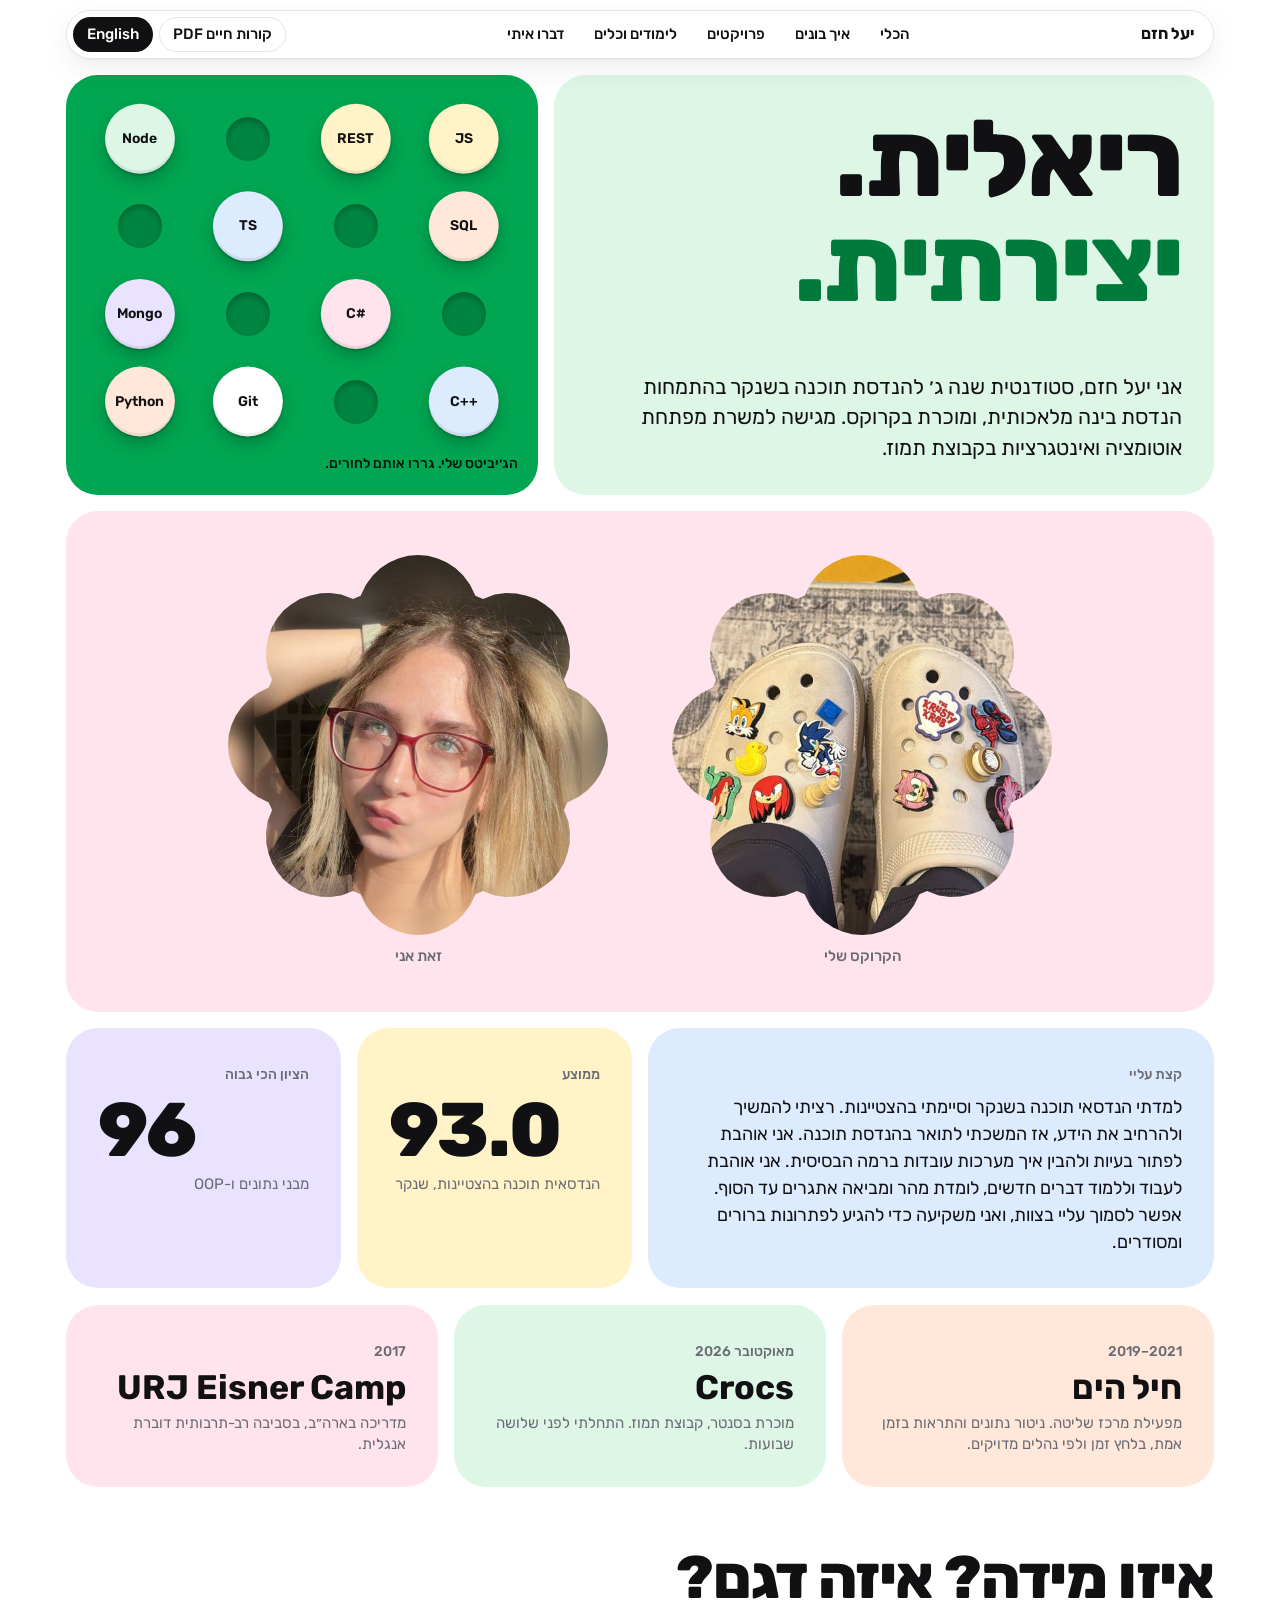
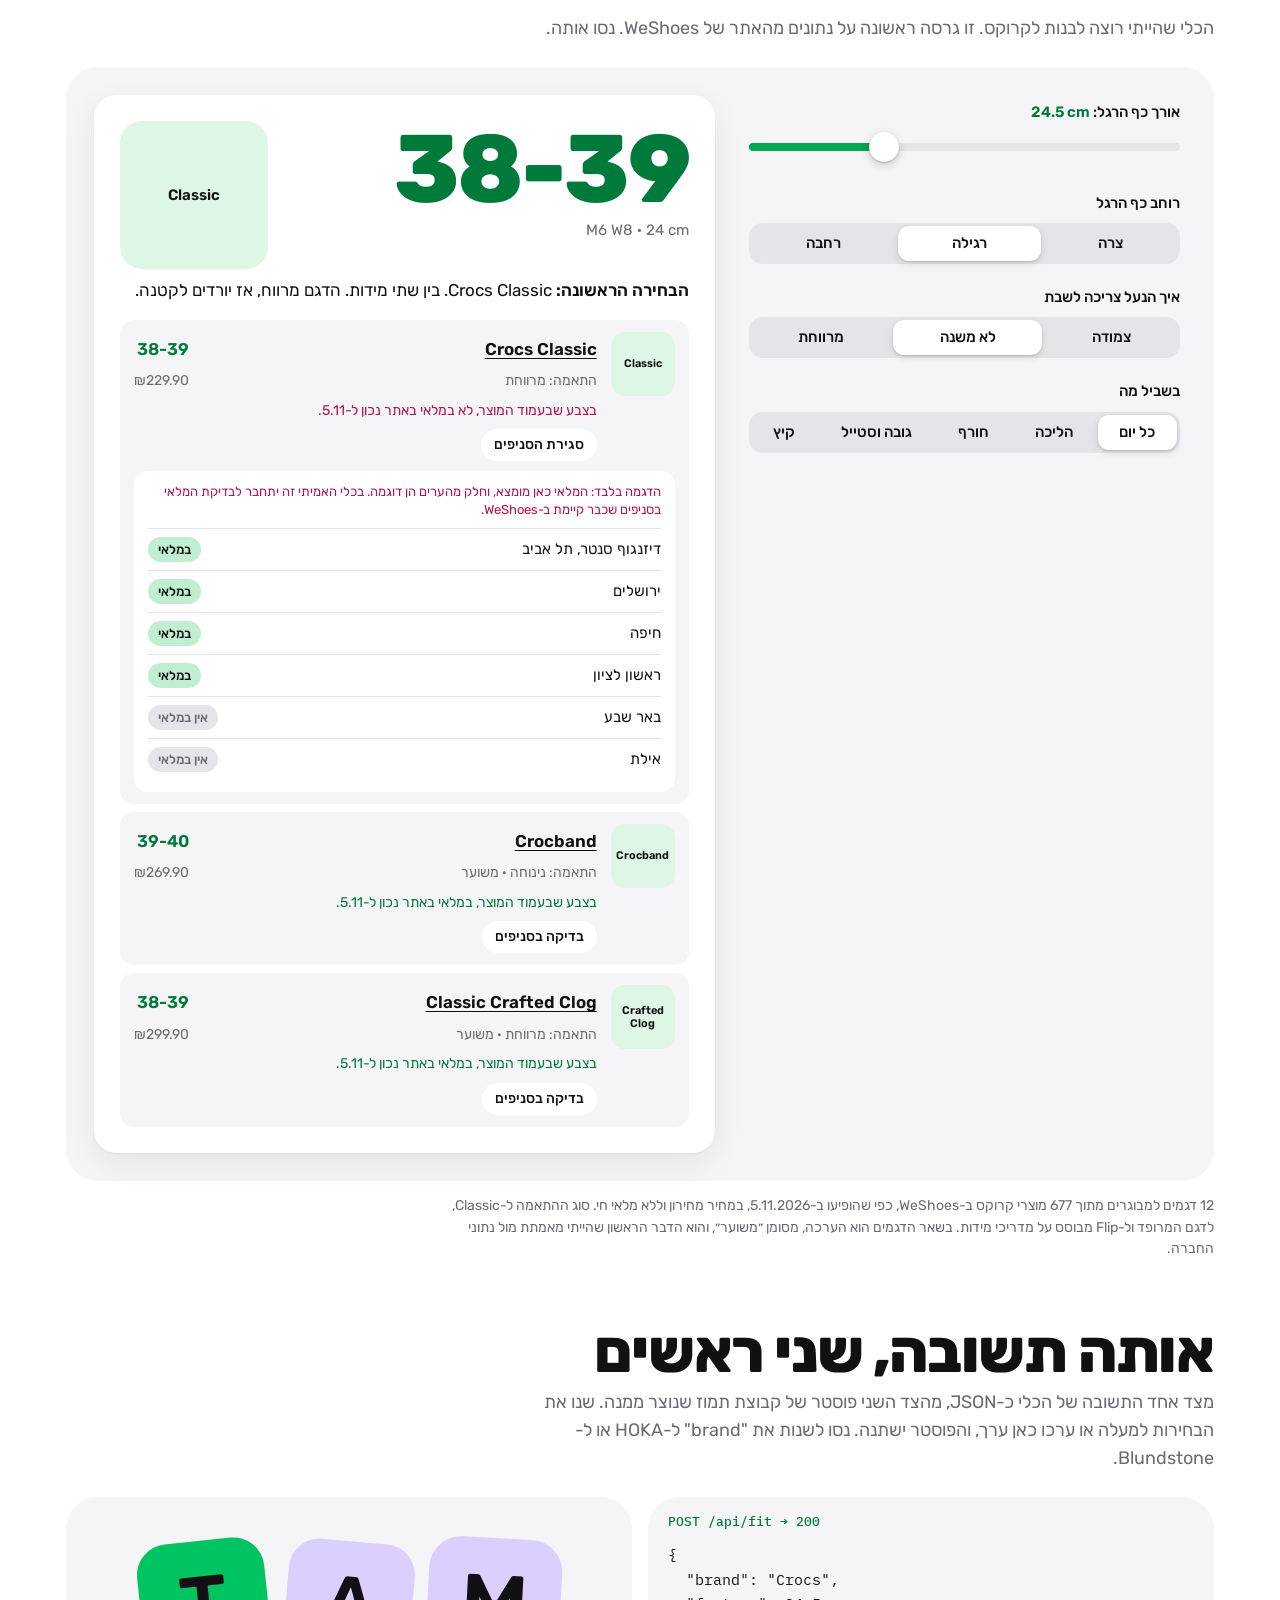
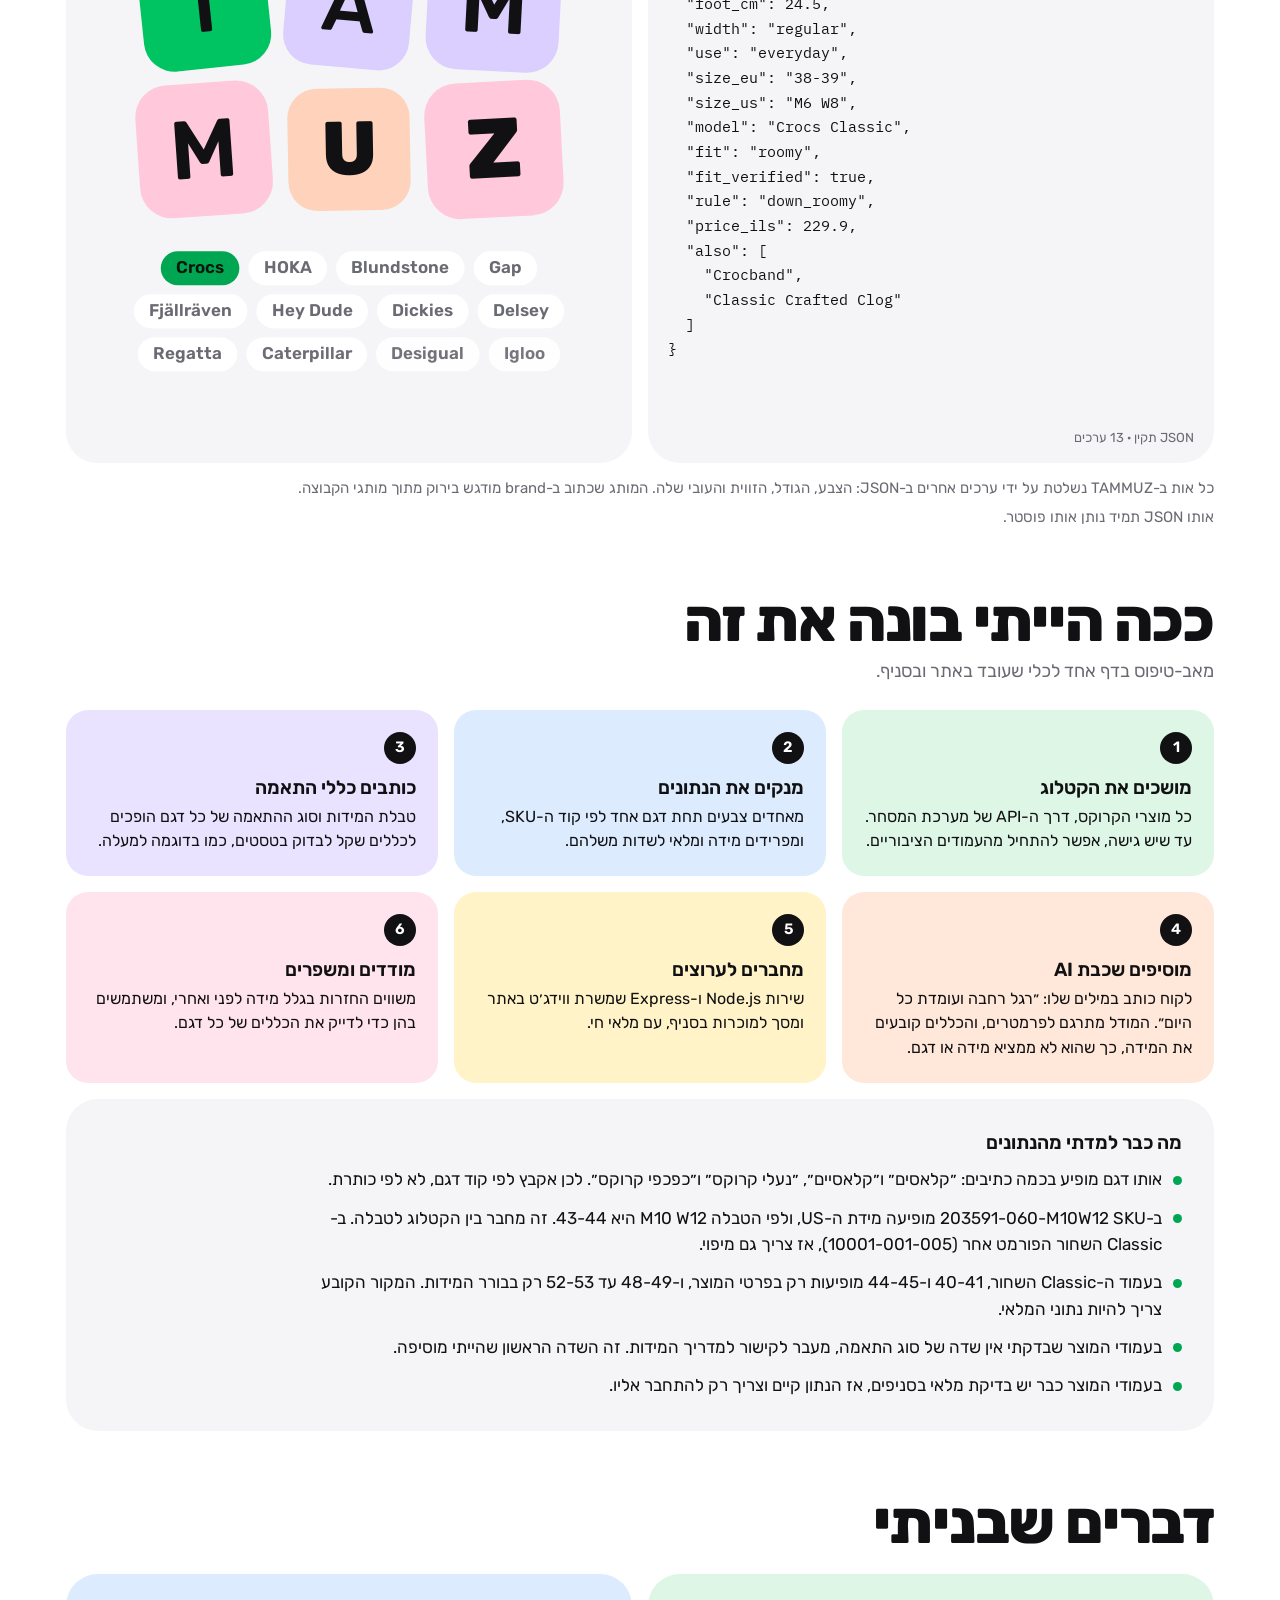
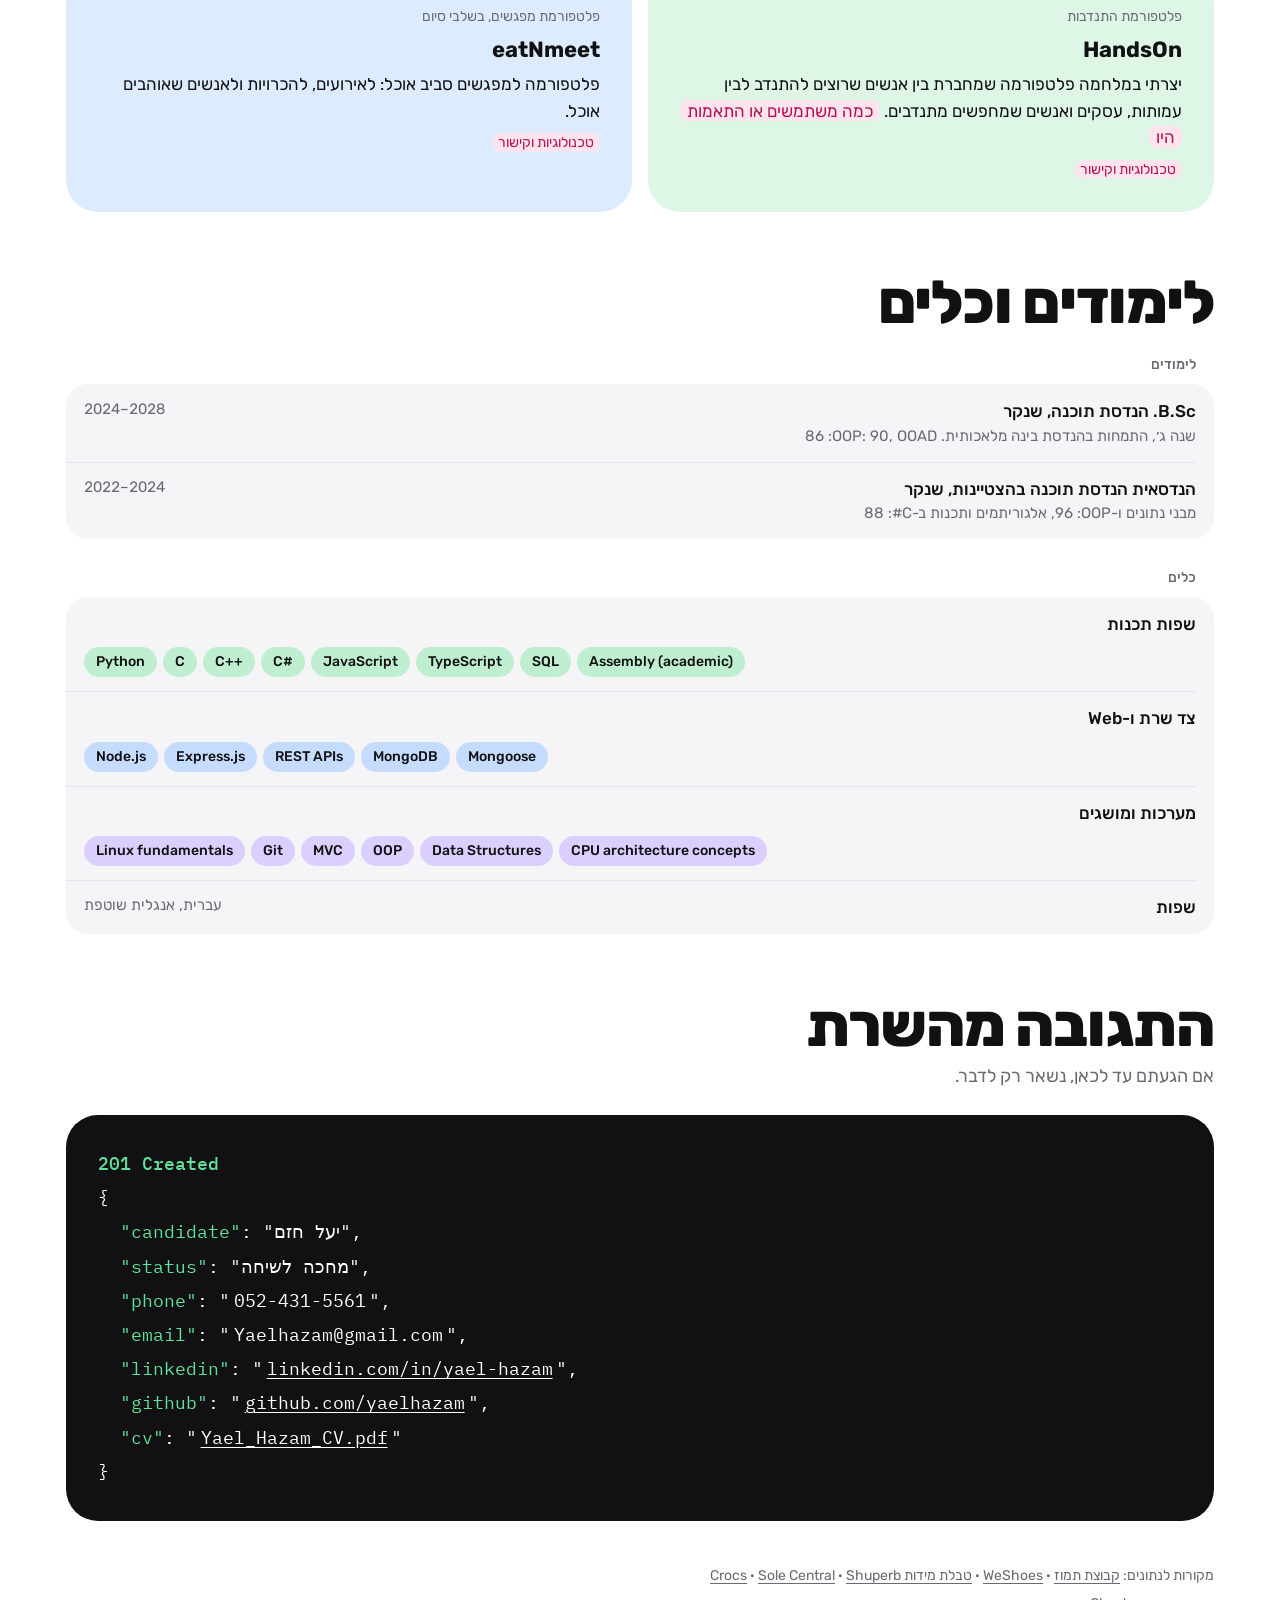
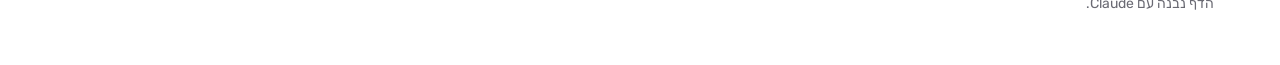
==== commit 001c065c: "Add files via upload" ====
--- a/yaelhazam.github.io/index.html
+++ b/yaelhazam.github.io/index.html
@@ -26,7 +26,10 @@
         <button type="button" data-go="me"><span data-l="he">לימודים וכלים</span><span data-l="en">Studies &amp; skills</span></button>
         <button type="button" data-go="talk"><span data-l="he">דברו איתי</span><span data-l="en">Contact</span></button>
       </div>
+      <div class="nav-end">
+      <a class="cv-btn" href="files/Yael_Hazam_CV.pdf" target="_blank" rel="noopener"><span data-l="he">קורות חיים PDF</span><span data-l="en">CV (PDF)</span></a>
       <button class="lang" id="lang" type="button"><span data-l="he">English</span><span data-l="en">עברית</span></button>
+      </div>
     </div>
   </div>
 
@@ -283,7 +286,8 @@
   <span class="k">"phone"</span>: "<button class="cp" type="button" data-copy="052-431-5561">052-431-5561</button>",
   <span class="k">"email"</span>: "<button class="cp" type="button" data-copy="Yaelhazam@gmail.com">Yaelhazam@gmail.com</button>",
   <span class="k">"linkedin"</span>: "<a href="https://www.linkedin.com/in/yael-hazam-a15750285/" target="_blank" rel="noopener">linkedin.com/in/yael-hazam</a>",
-  <span class="k">"github"</span>: "<a href="https://github.com/yaelhazam" target="_blank" rel="noopener">github.com/yaelhazam</a>"
+  <span class="k">"github"</span>: "<a href="https://github.com/yaelhazam" target="_blank" rel="noopener">github.com/yaelhazam</a>",
+  <span class="k">"cv"</span>: "<a href="files/Yael_Hazam_CV.pdf" target="_blank" rel="noopener">Yael_Hazam_CV.pdf</a>"
 }</pre>
       </div>
     </div>
--- a/yaelhazam.github.io/style.css
+++ b/yaelhazam.github.io/style.css
@@ -94,6 +94,14 @@
 .nav-links button:hover { background: var(--surface); }
 .nav-links button:active, .lang:active { transform: scale(.94); }
 .lang { background: var(--fg); color: var(--bg); }
+.nav-end { display: flex; align-items: center; gap: 6px; }
+.cv-btn {
+  display: inline-block; font-size: 15px; font-weight: 500; line-height: 1; padding: 9px 13px; border-radius: 999px;
+  border: 1px solid var(--line); color: var(--fg); text-decoration: none; white-space: nowrap;
+  transition: background .2s, transform .25s var(--spring);
+}
+.cv-btn:hover { background: var(--green); border-color: var(--green); color: var(--on-green); }
+.cv-btn:active { transform: scale(.94); }
 @media (max-width: 720px) { .nav-links { display: none; } }
 
 /* Cards */
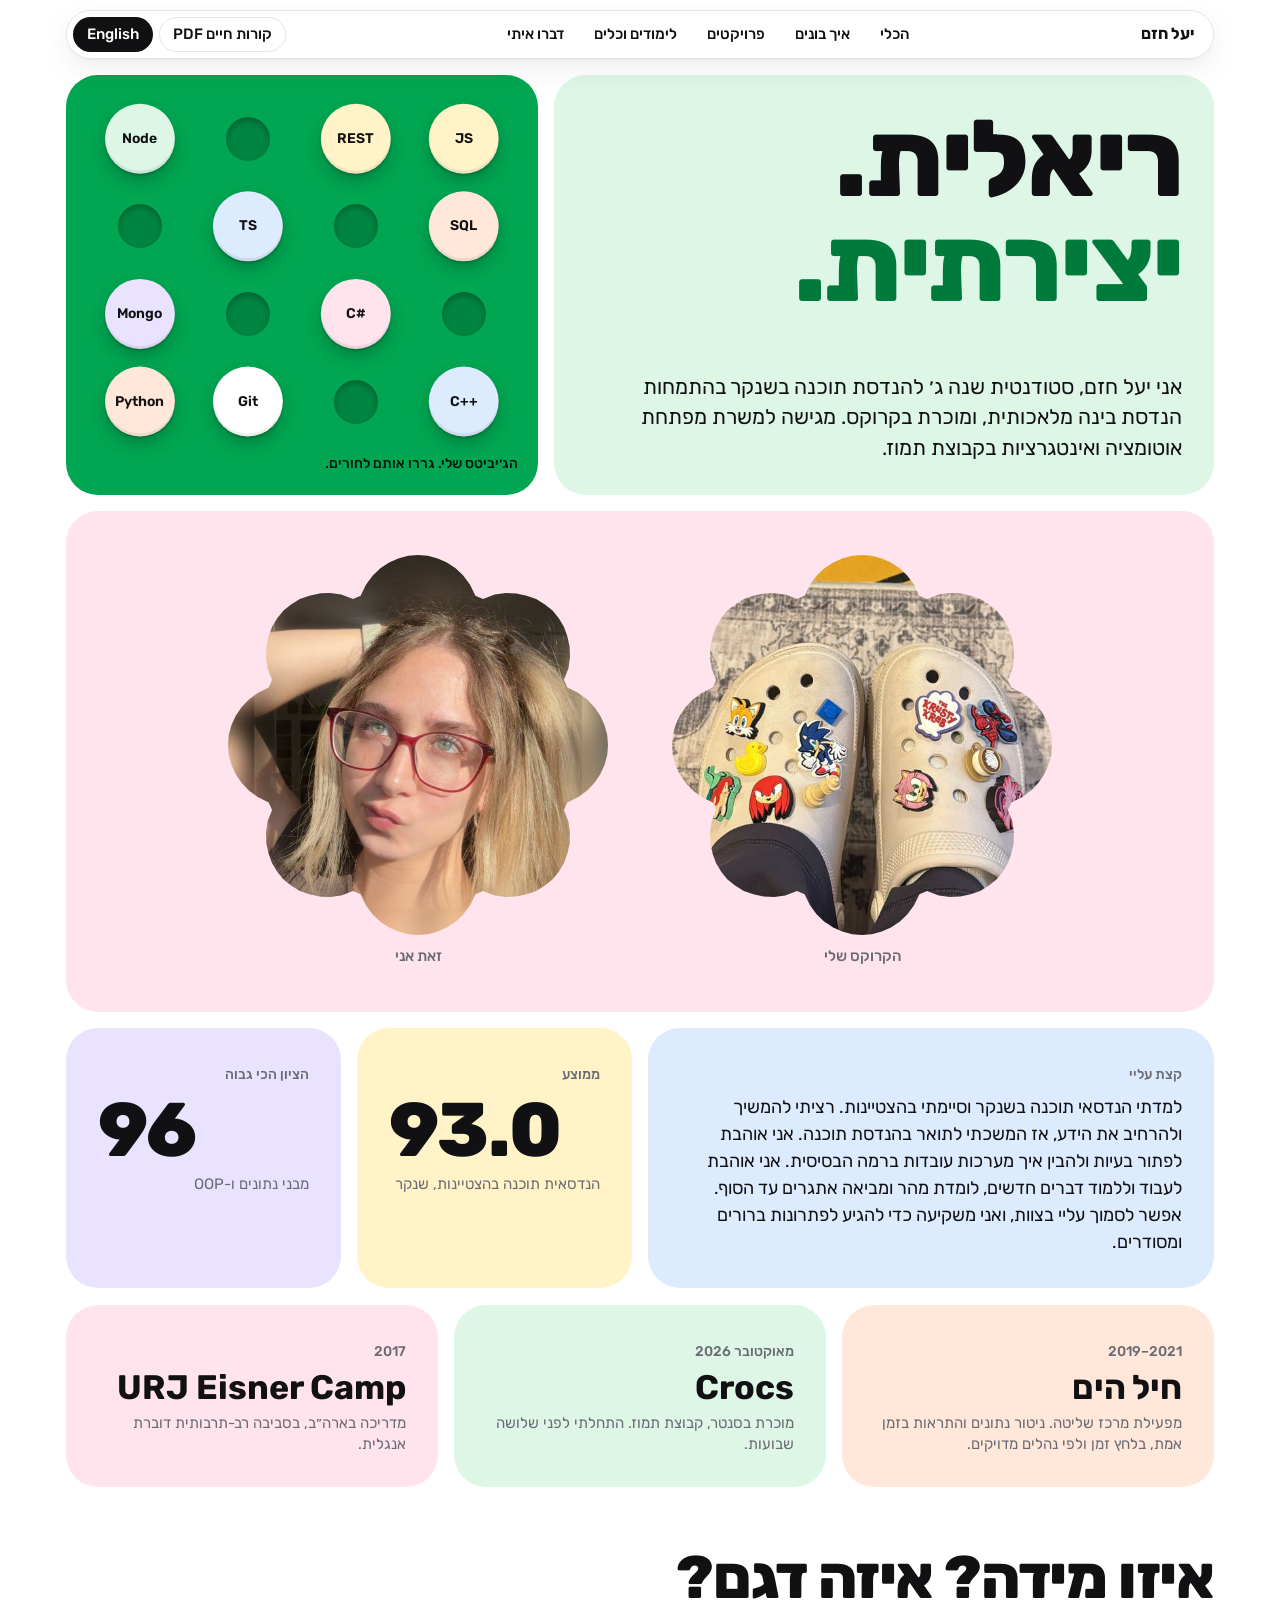
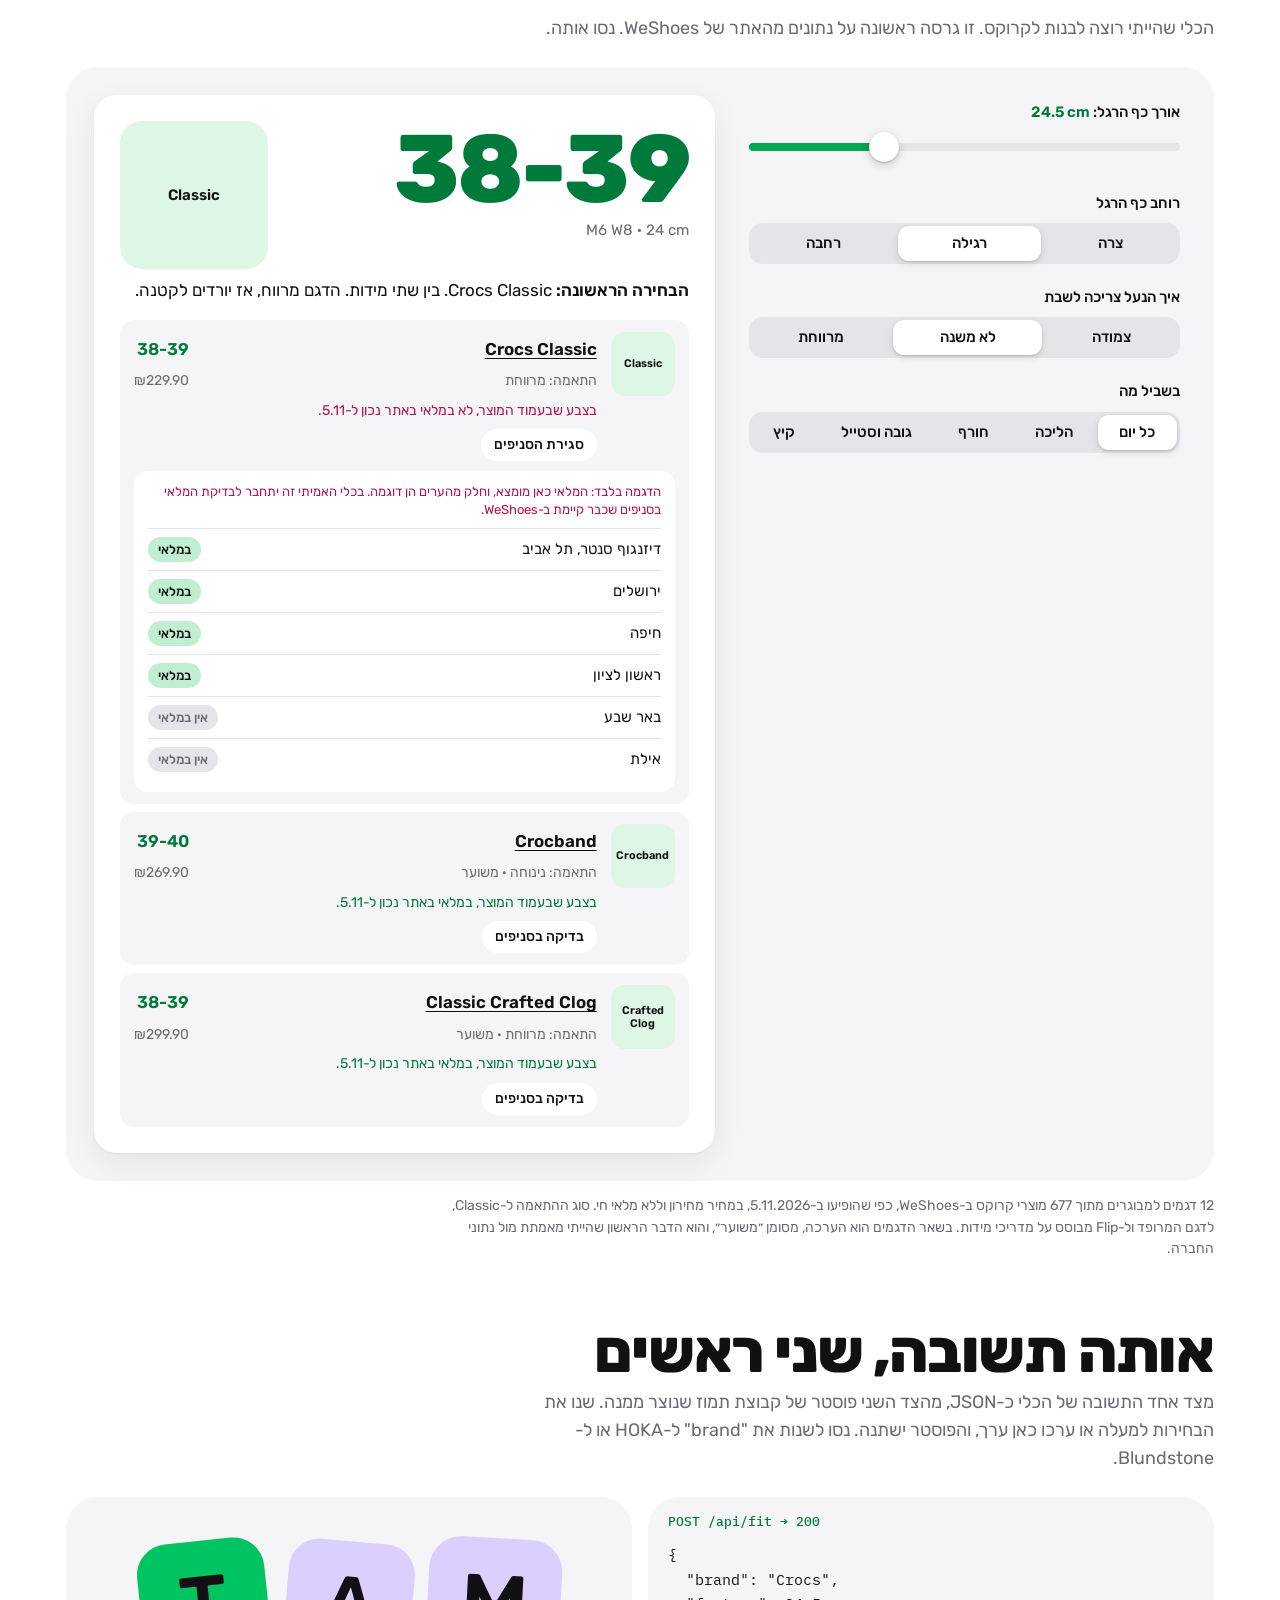
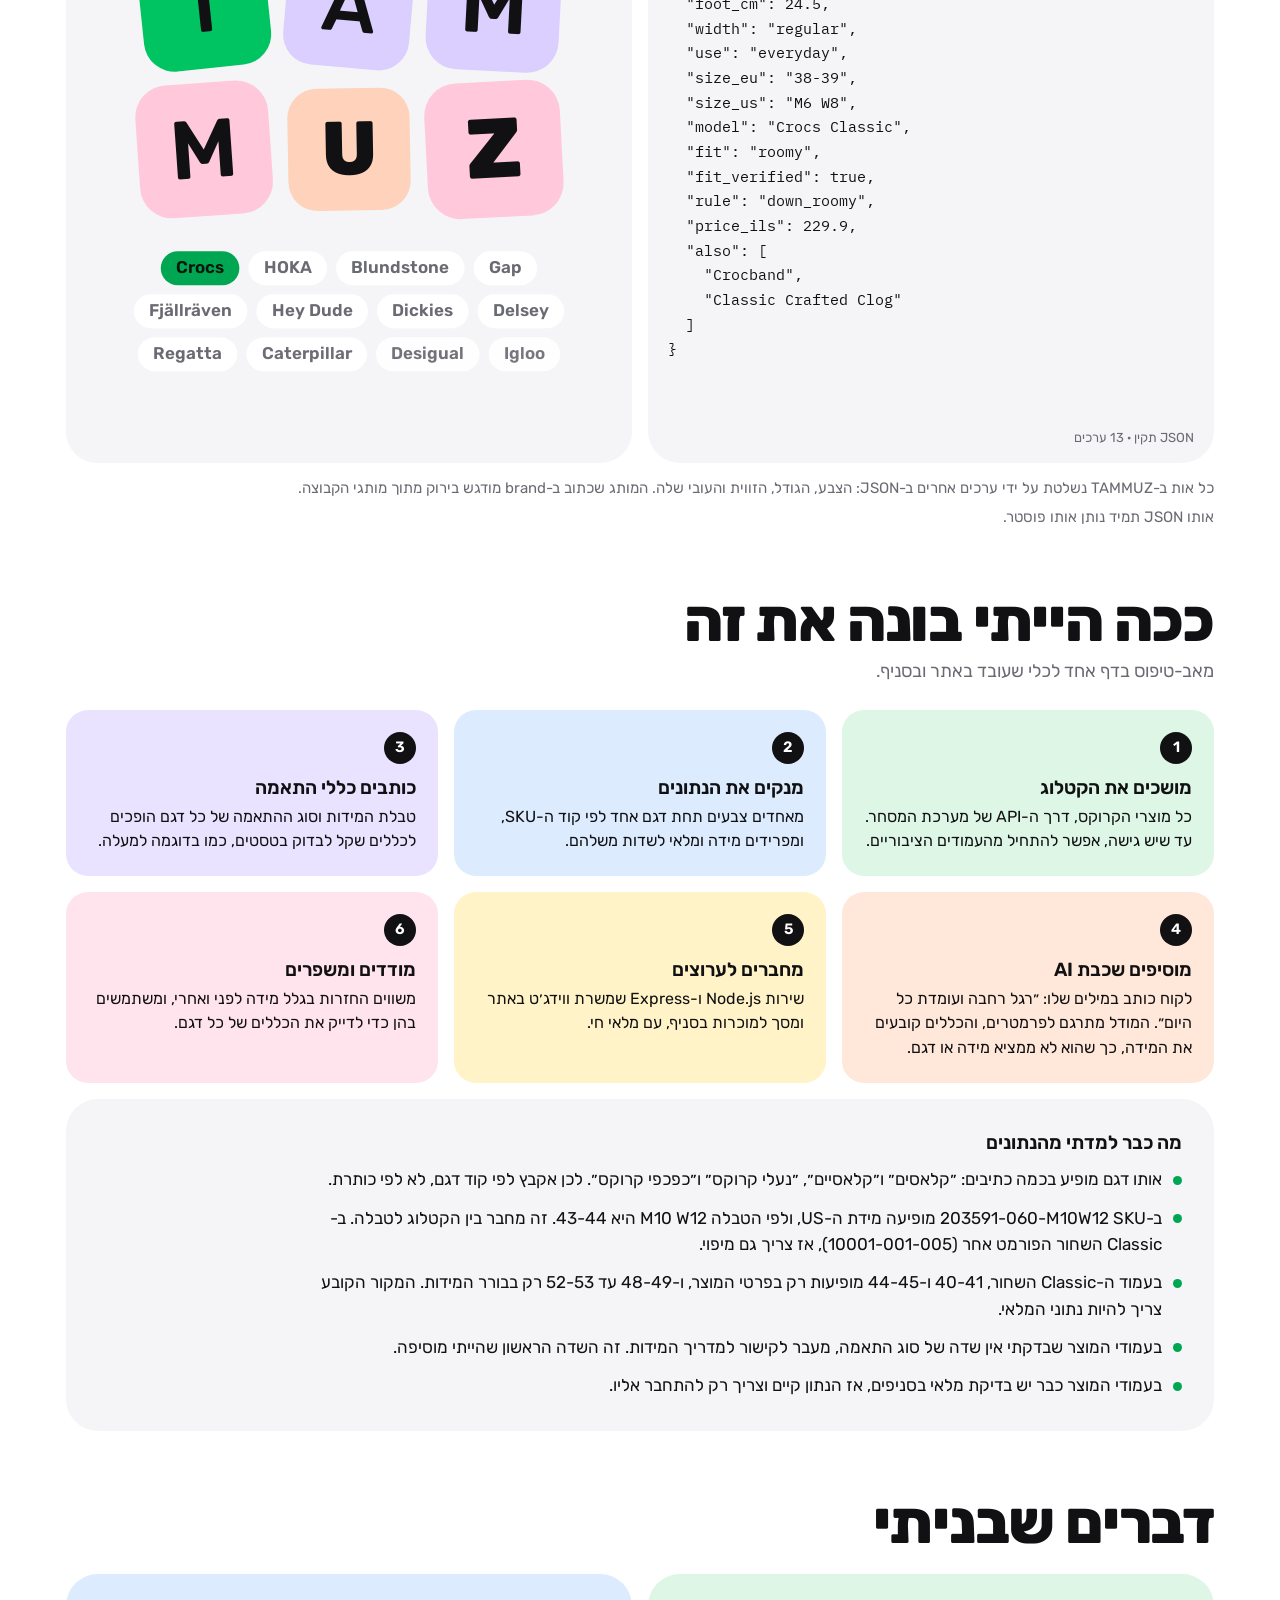
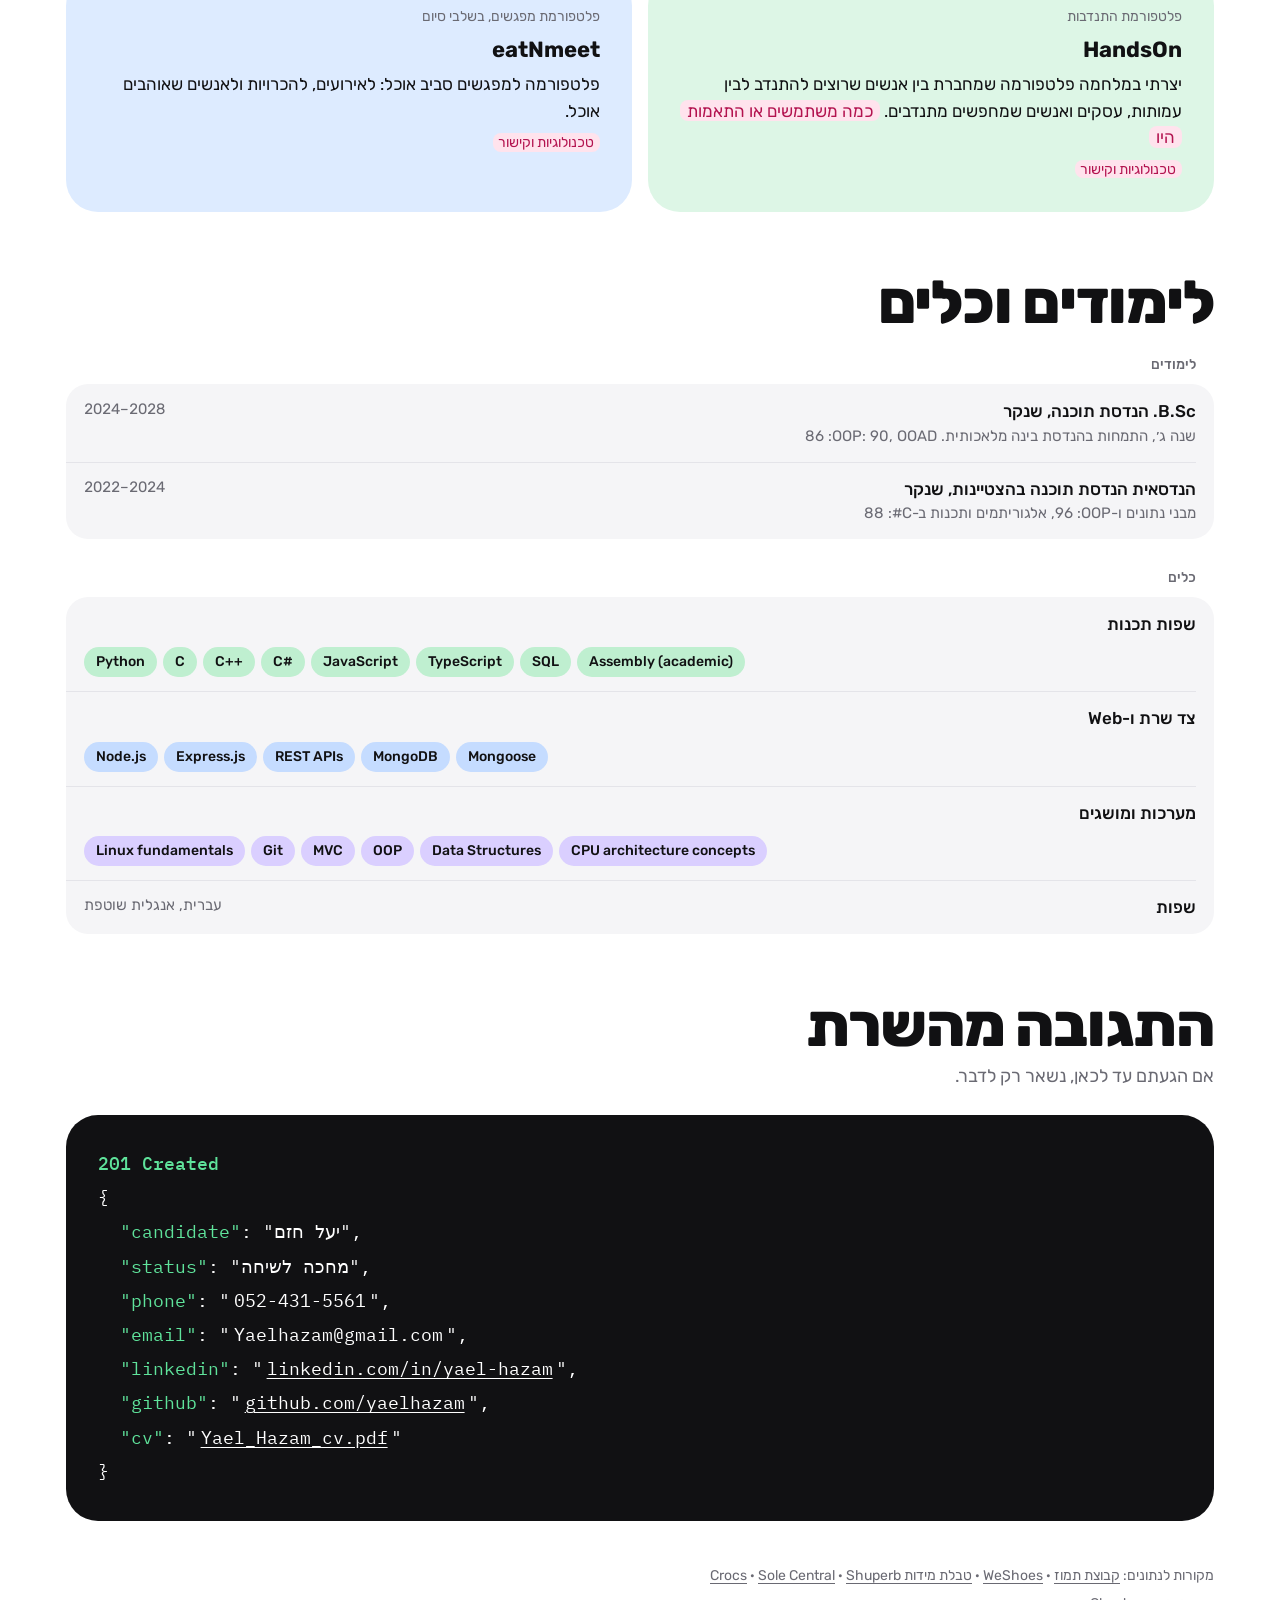
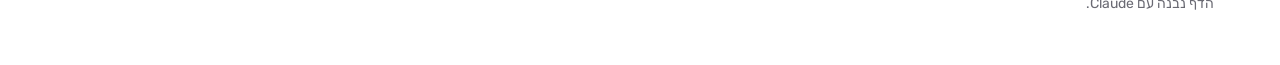
==== commit 0f9903f9: "updated cv file" ====
--- a/yaelhazam.github.io/index.html
+++ b/yaelhazam.github.io/index.html
@@ -27,7 +27,7 @@
         <button type="button" data-go="talk"><span data-l="he">דברו איתי</span><span data-l="en">Contact</span></button>
       </div>
       <div class="nav-end">
-      <a class="cv-btn" href="files/Yael_Hazam_CV.pdf" target="_blank" rel="noopener"><span data-l="he">קורות חיים PDF</span><span data-l="en">CV (PDF)</span></a>
+      <a class="cv-btn" href="files/Yael_Hazam_cv_.pdf" target="_blank" rel="noopener"><span data-l="he">קורות חיים PDF</span><span data-l="en">CV (PDF)</span></a>
       <button class="lang" id="lang" type="button"><span data-l="he">English</span><span data-l="en">עברית</span></button>
       </div>
     </div>
@@ -287,7 +287,7 @@
   <span class="k">"email"</span>: "<button class="cp" type="button" data-copy="Yaelhazam@gmail.com">Yaelhazam@gmail.com</button>",
   <span class="k">"linkedin"</span>: "<a href="https://www.linkedin.com/in/yael-hazam-a15750285/" target="_blank" rel="noopener">linkedin.com/in/yael-hazam</a>",
   <span class="k">"github"</span>: "<a href="https://github.com/yaelhazam" target="_blank" rel="noopener">github.com/yaelhazam</a>",
-  <span class="k">"cv"</span>: "<a href="files/Yael_Hazam_CV.pdf" target="_blank" rel="noopener">Yael_Hazam_CV.pdf</a>"
+  <span class="k">"cv"</span>: "<a href="files/Yael_Hazam_cv_.pdf" target="_blank" rel="noopener">Yael_Hazam_cv.pdf</a>"
 }</pre>
       </div>
     </div>
